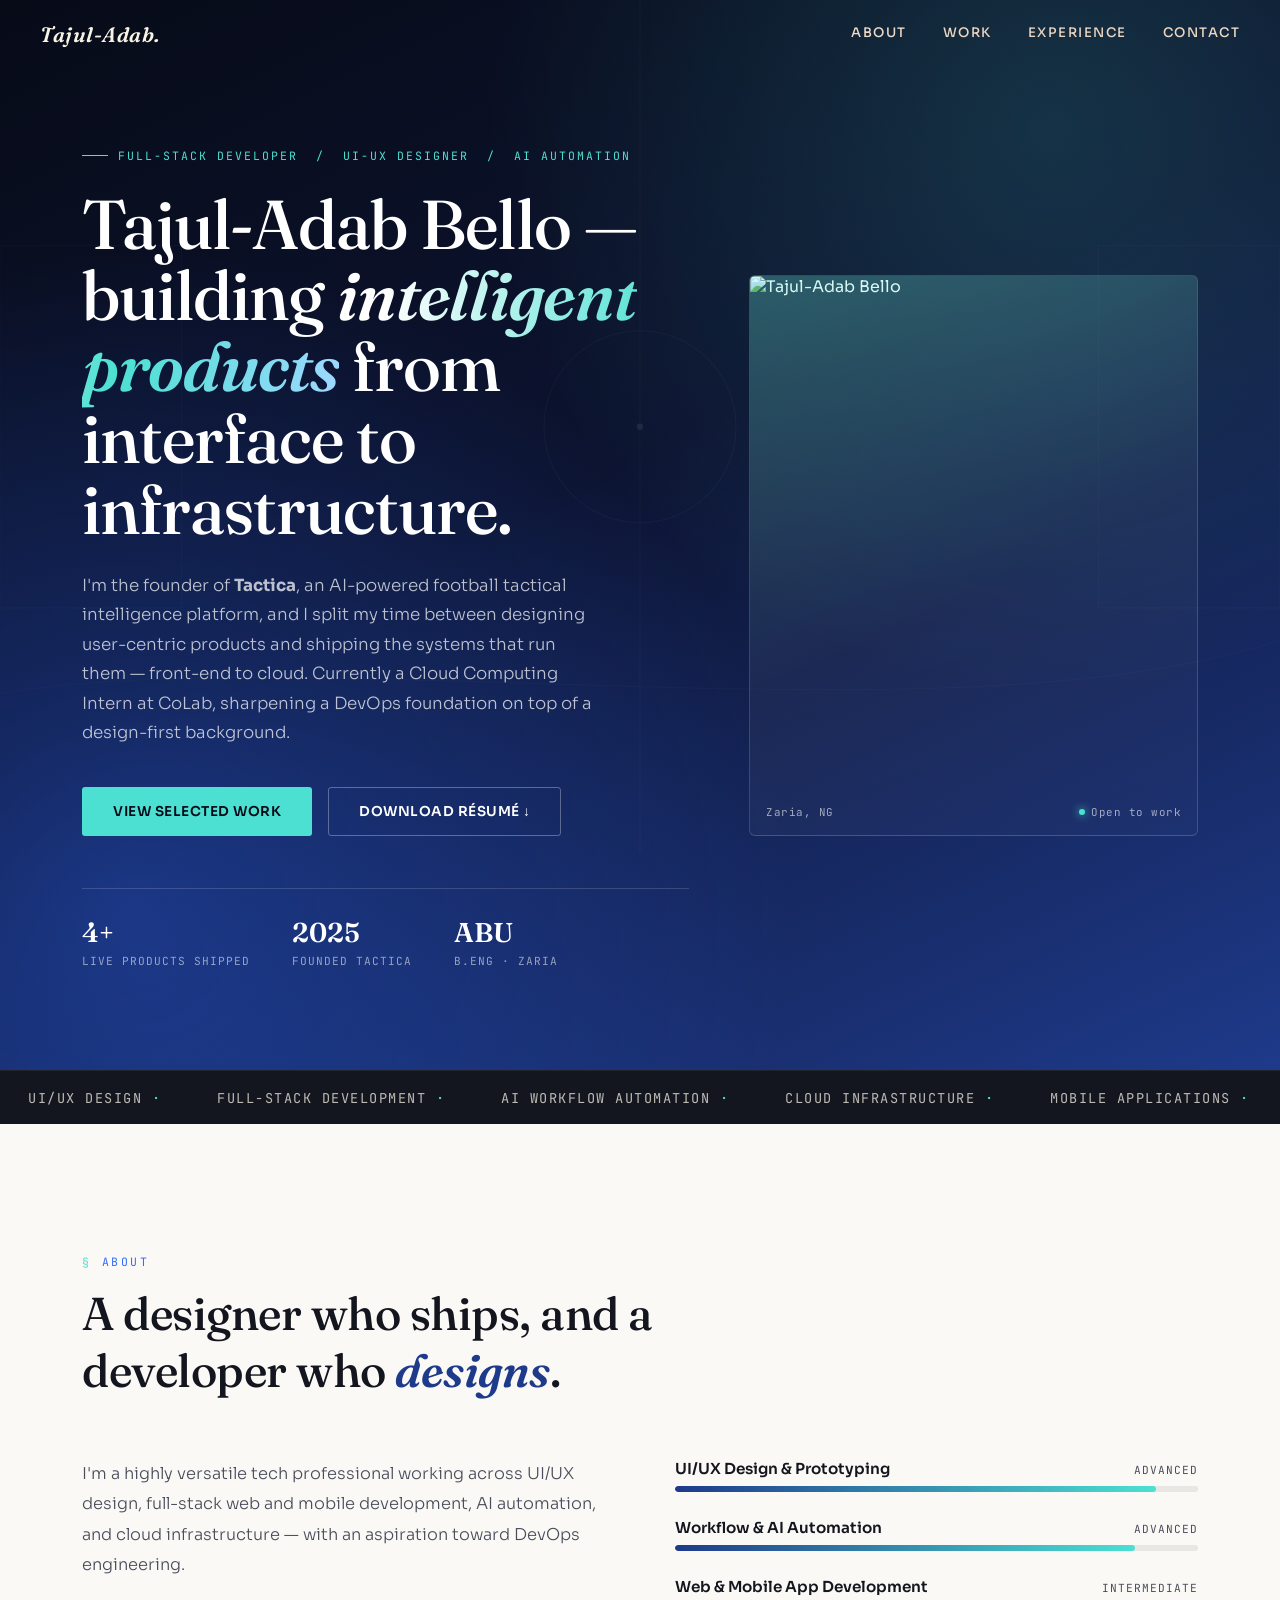
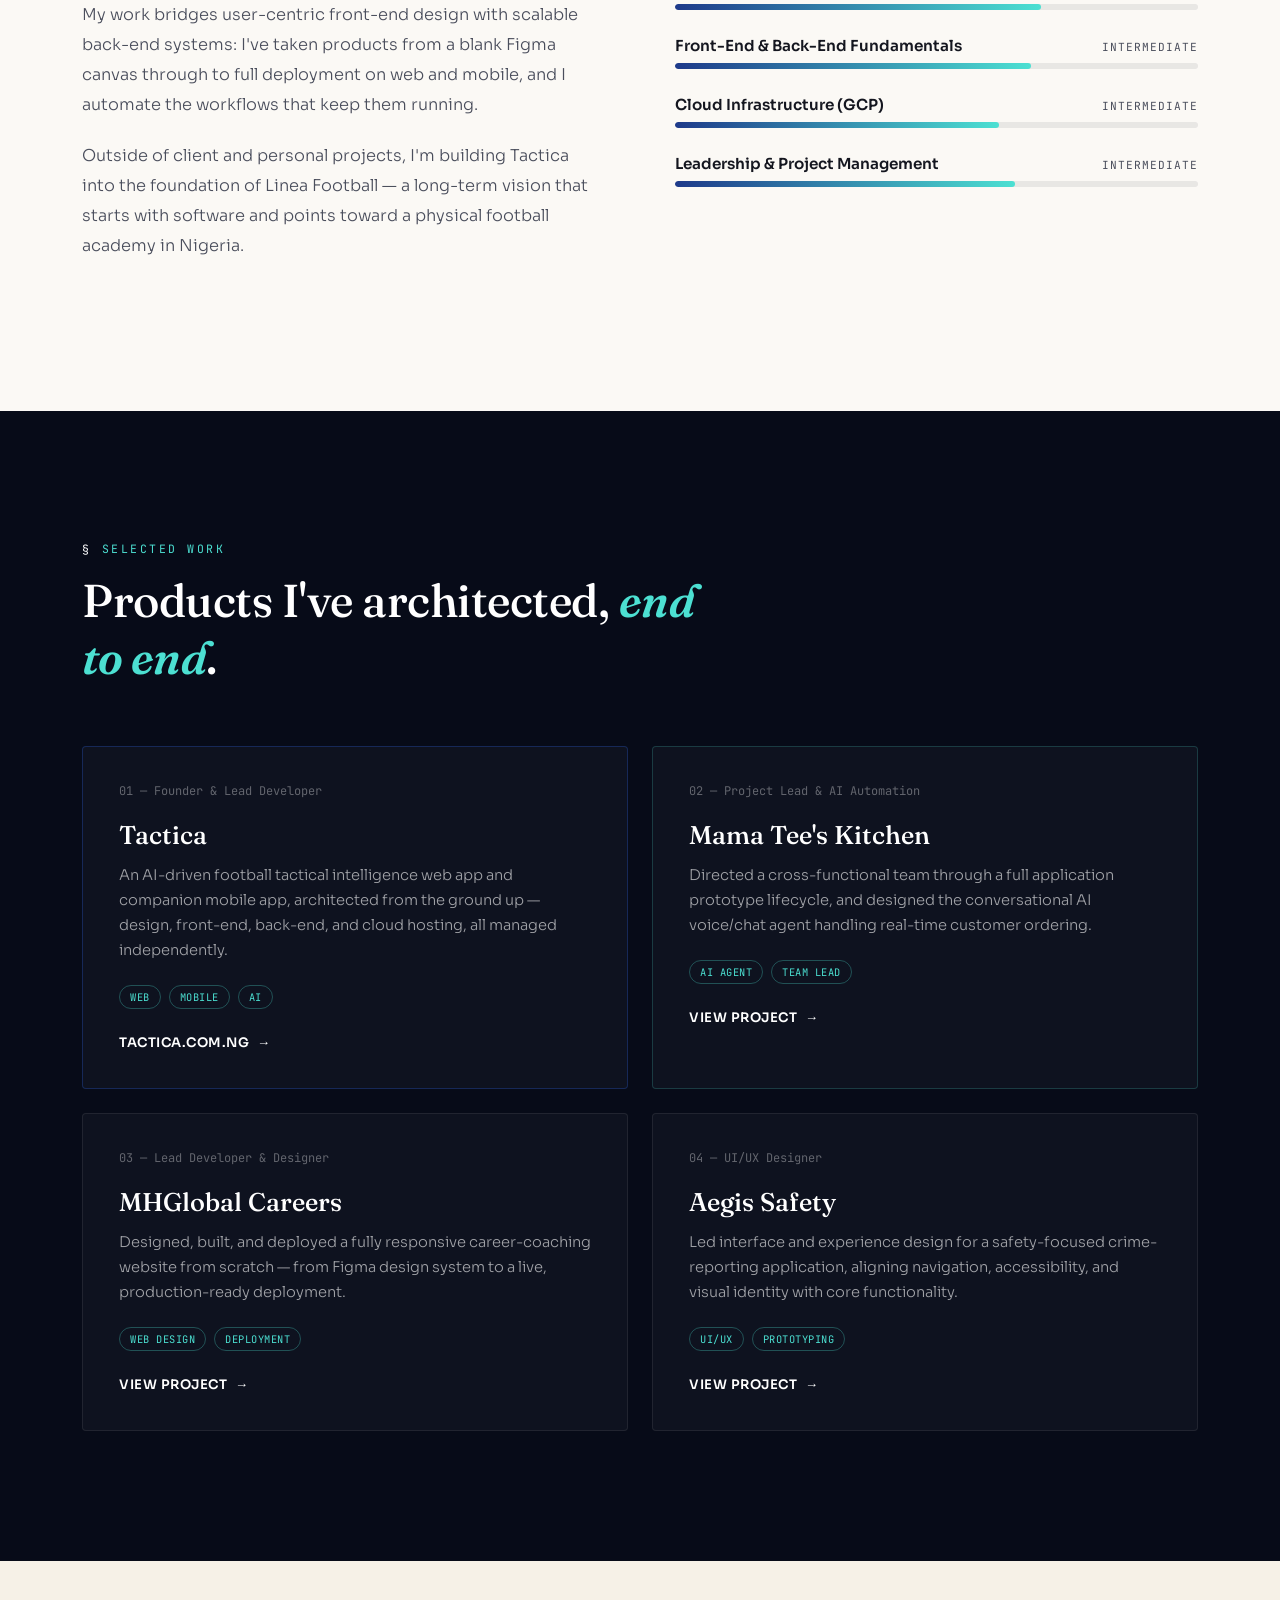
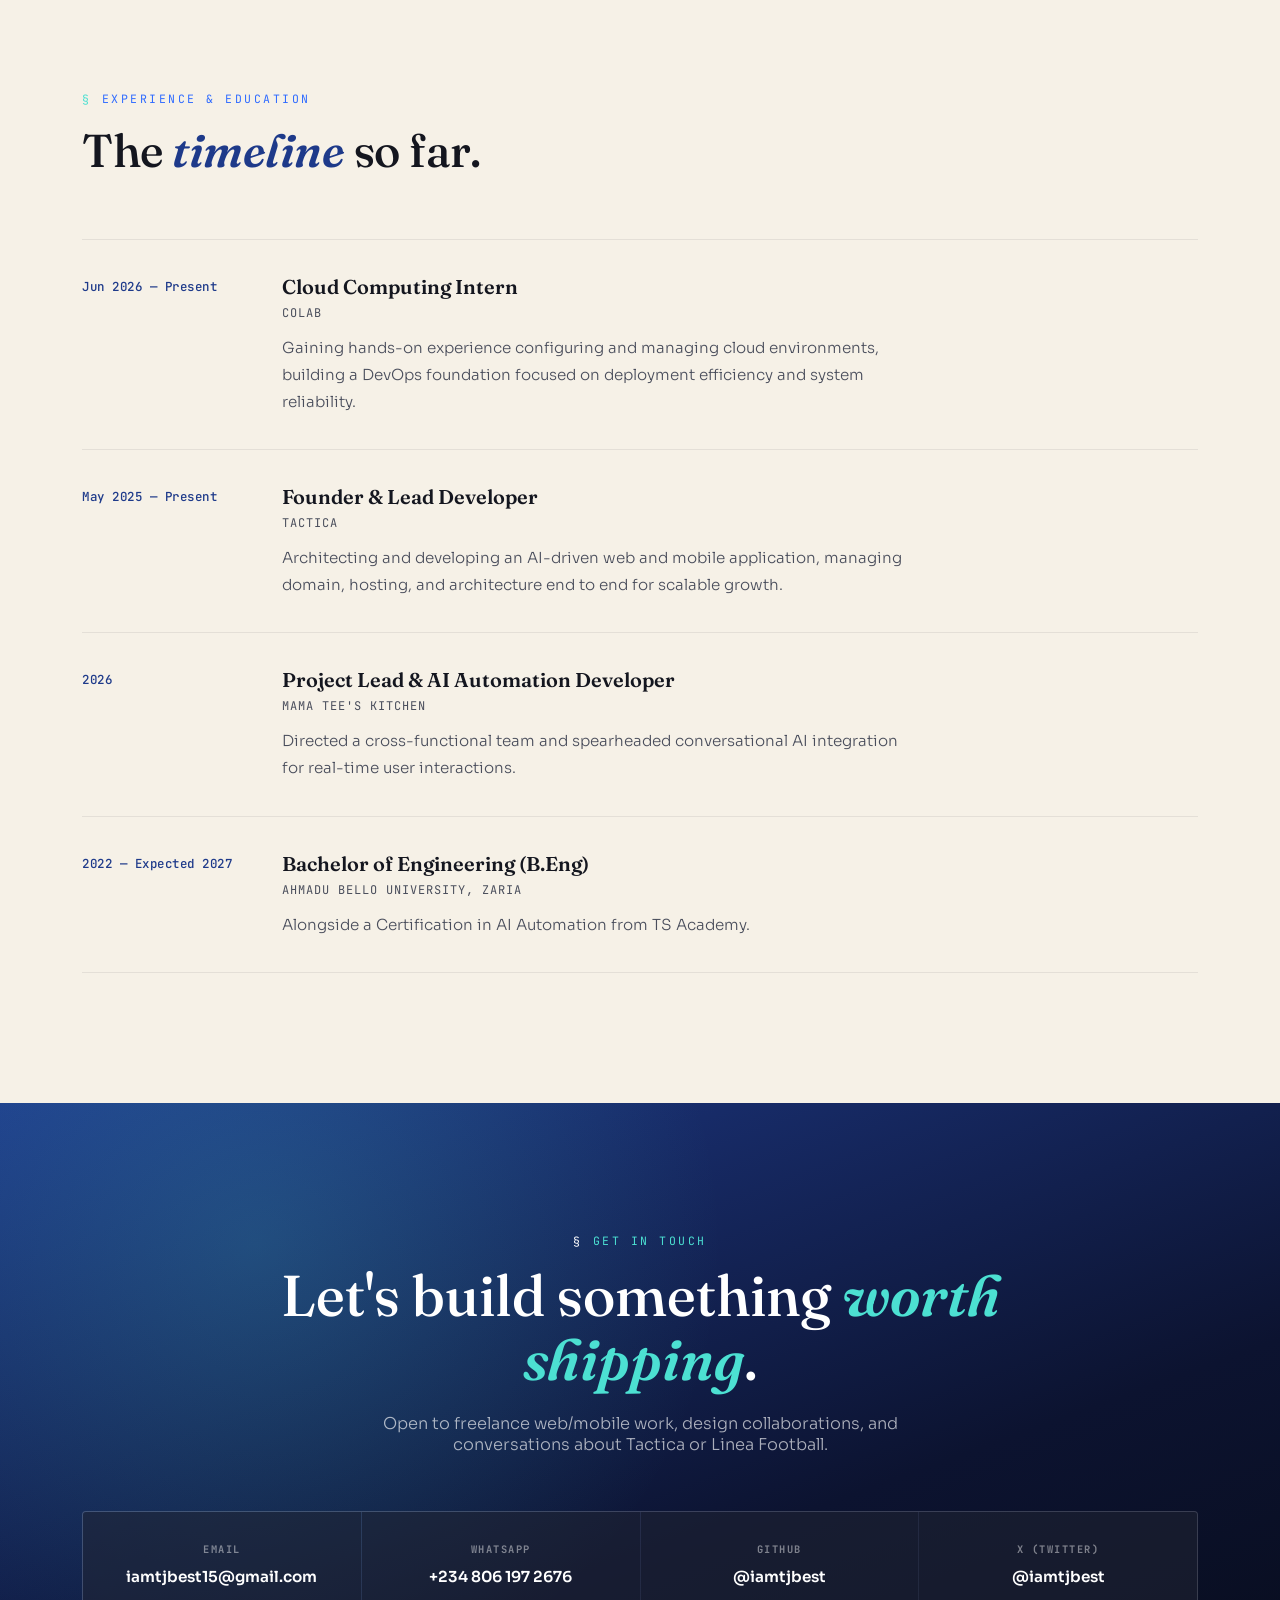
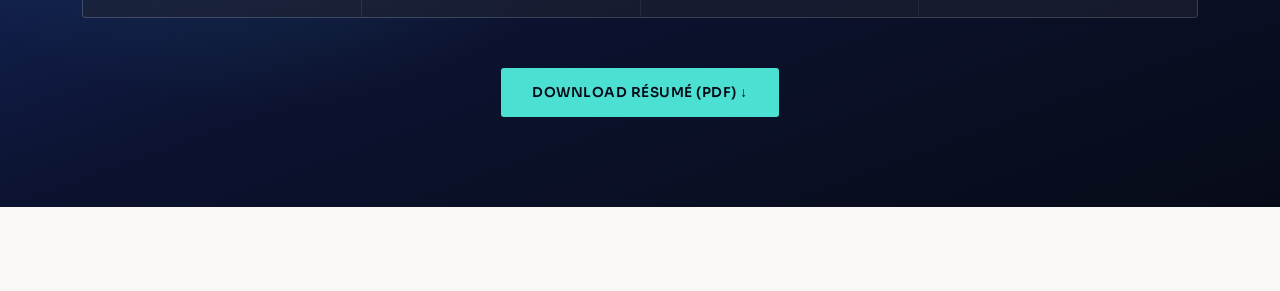
==== index.html @ 7a29653e "Add files via upload" ====
<!DOCTYPE html>
<html lang="en">
<head>
<meta charset="UTF-8">
<meta name="viewport" content="width=device-width, initial-scale=1.0">
<title>Tajul-Adab Bello — Product Builder & UI/UX Designer</title>
<meta name="description" content="Full-stack developer, UI/UX designer, and AI automation specialist. Founder of Tactica.">

<link rel="preconnect" href="https://fonts.googleapis.com">
<link rel="preconnect" href="https://fonts.gstatic.com" crossorigin>
<link href="https://fonts.googleapis.com/css2?family=Fraunces:ital,opsz,wght@0,9..144,300;0,9..144,500;0,9..144,700;1,9..144,500;1,9..144,600&family=Sora:wght@300;400;500;600;700&family=JetBrains+Mono:wght@400;500&display=swap" rel="stylesheet">
<link rel="stylesheet" href="style.css">
</head>
<body>

  <nav>
    <a href="#home" class="nav-mark">Tajul-Adab.</a>
    <div class="nav-links">
      <a href="#about">About</a>
      <a href="#projects">Work</a>
      <a href="#experience">Experience</a>
      <a href="#contact">Contact</a>
    </div>
  </nav>

  <!-- HERO -->
  <section class="hero" id="home">
    <svg class="pitch-lines" viewBox="0 0 1200 800" preserveAspectRatio="xMidYMid slice">
      <line x1="600" y1="0" x2="600" y2="800" stroke="white" stroke-opacity="0.06" stroke-width="1"/>
      <circle cx="600" cy="400" r="90" fill="none" stroke="white" stroke-opacity="0.07" stroke-width="1"/>
      <circle cx="600" cy="400" r="3" fill="white" fill-opacity="0.15"/>
      <rect x="0" y="230" width="170" height="340" fill="none" stroke="white" stroke-opacity="0.05" stroke-width="1"/>
      <rect x="1030" y="230" width="170" height="340" fill="none" stroke="white" stroke-opacity="0.05" stroke-width="1"/>
      <path d="M0,650 C300,600 900,700 1200,600" stroke="white" stroke-opacity="0.04" stroke-width="1" fill="none"/>
    </svg>

    <div class="wrap">
      <div class="hero-text">
        <div class="eyebrow reveal in">Full-Stack Developer &nbsp;/&nbsp; UI-UX Designer &nbsp;/&nbsp; AI Automation</div>
        <h1 class="reveal in d1">Tajul-Adab Bello — building <em>intelligent products</em> from interface to infrastructure.</h1>
        <p class="hero-bio reveal in d2">
          I'm the founder of <strong>Tactica</strong>, an AI-powered football tactical intelligence platform, and I split my time between designing user-centric products and shipping the systems that run them — front-end to cloud. Currently a Cloud Computing Intern at CoLab, sharpening a DevOps foundation on top of a design-first background.
        </p>
        <div class="hero-ctas reveal in d3">
          <a href="#projects" class="btn btn-solid">View Selected Work</a>
          <a href="Bello Tajul-Adab Resume.pdf" download class="btn btn-ghost">Download Résumé ↓</a>
        </div>
        <div class="hero-stats reveal in d4">
          <div><strong>4+</strong><span>Live Products Shipped</span></div>
          <div><strong>2025</strong><span>Founded Tactica</span></div>
          <div><strong>ABU</strong><span>B.Eng · Zaria</span></div>
        </div>
      </div>

      <div class="photo-frame reveal in d2">
        <img src="headshot.png" alt="Tajul-Adab Bello">
        <div class="frame-tag">
          <span>Zaria, NG</span>
          <span class="status-dot">Open to work</span>
        </div>
      </div>
    </div>
  </section>

  <!-- MARQUEE -->
  <div class="marquee-band">
    <div class="marquee-track">
      <span>UI/UX Design <em>·</em></span>
      <span>Full-Stack Development <em>·</em></span>
      <span>AI Workflow Automation <em>·</em></span>
      <span>Cloud Infrastructure <em>·</em></span>
      <span>Mobile Applications <em>·</em></span>
      <span>Figma <em>·</em></span>
      <span>N8N & Make <em>·</em></span>
      <span>UI/UX Design <em>·</em></span>
      <span>Full-Stack Development <em>·</em></span>
      <span>AI Workflow Automation <em>·</em></span>
      <span>Cloud Infrastructure <em>·</em></span>
      <span>Mobile Applications <em>·</em></span>
      <span>Figma <em>·</em></span>
      <span>N8N & Make <em>·</em></span>
    </div>
  </div>

  <!-- ABOUT -->
  <section class="about" id="about">
    <div class="wrap">
      <div class="kicker reveal">About</div>
      <h2 class="section-head reveal">A designer who ships, and a developer who <em>designs</em>.</h2>

      <div class="about-grid">
        <div class="about-copy reveal">
          <p>I'm a highly versatile tech professional working across UI/UX design, full-stack web and mobile development, AI automation, and cloud infrastructure — with an aspiration toward DevOps engineering.</p>
          <p>My work bridges user-centric front-end design with scalable back-end systems: I've taken products from a blank Figma canvas through to full deployment on web and mobile, and I automate the workflows that keep them running.</p>
          <p>Outside of client and personal projects, I'm building Tactica into the foundation of Linea Football — a long-term vision that starts with software and points toward a physical football academy in Nigeria.</p>
        </div>

        <div class="strengths reveal d2">
          <div class="strength">
            <div class="strength-top"><span>UI/UX Design & Prototyping</span><span>Advanced</span></div>
            <div class="bar-track"><div class="bar-fill" data-width="92"></div></div>
          </div>
          <div class="strength">
            <div class="strength-top"><span>Workflow & AI Automation</span><span>Advanced</span></div>
            <div class="bar-track"><div class="bar-fill" data-width="88"></div></div>
          </div>
          <div class="strength">
            <div class="strength-top"><span>Web & Mobile App Development</span><span>Intermediate</span></div>
            <div class="bar-track"><div class="bar-fill" data-width="70"></div></div>
          </div>
          <div class="strength">
            <div class="strength-top"><span>Front-End & Back-End Fundamentals</span><span>Intermediate</span></div>
            <div class="bar-track"><div class="bar-fill" data-width="68"></div></div>
          </div>
          <div class="strength">
            <div class="strength-top"><span>Cloud Infrastructure (GCP)</span><span>Intermediate</span></div>
            <div class="bar-track"><div class="bar-fill" data-width="62"></div></div>
          </div>
          <div class="strength">
            <div class="strength-top"><span>Leadership & Project Management</span><span>Intermediate</span></div>
            <div class="bar-track"><div class="bar-fill" data-width="65"></div></div>
          </div>
        </div>
      </div>
    </div>
  </section>

  <!-- PROJECTS -->
  <section class="projects" id="projects">
    <div class="wrap">
      <div class="kicker reveal">Selected Work</div>
      <h2 class="section-head reveal">Products I've architected, <em>end to end</em>.</h2>

      <div class="project-grid">
        <div class="p-card accent-1 reveal">
          <span class="p-num">01 — Founder & Lead Developer</span>
          <h3>Tactica</h3>
          <p>An AI-driven football tactical intelligence web app and companion mobile app, architected from the ground up — design, front-end, back-end, and cloud hosting, all managed independently.</p>
          <div class="p-tags"><span>Web</span><span>Mobile</span><span>AI</span></div>
          <a href="http://tactica.com.ng" target="_blank" class="p-link">tactica.com.ng <span>→</span></a>
        </div>

        <div class="p-card accent-2 reveal d1">
          <span class="p-num">02 — Project Lead & AI Automation</span>
          <h3>Mama Tee's Kitchen</h3>
          <p>Directed a cross-functional team through a full application prototype lifecycle, and designed the conversational AI voice/chat agent handling real-time customer ordering.</p>
          <div class="p-tags"><span>AI Agent</span><span>Team Lead</span></div>
          <a href="https://mama-tees-kitchen.lovable.app/" target="_blank" class="p-link">View Project <span>→</span></a>
        </div>

        <div class="p-card reveal d2">
          <span class="p-num">03 — Lead Developer & Designer</span>
          <h3>MHGlobal Careers</h3>
          <p>Designed, built, and deployed a fully responsive career-coaching website from scratch — from Figma design system to a live, production-ready deployment.</p>
          <div class="p-tags"><span>Web Design</span><span>Deployment</span></div>
          <a href="https://www.mhglobalcareers.online" target="_blank" class="p-link">View Project <span>→</span></a>
        </div>

        <div class="p-card reveal d3">
          <span class="p-num">04 — UI/UX Designer</span>
          <h3>Aegis Safety</h3>
          <p>Led interface and experience design for a safety-focused crime-reporting application, aligning navigation, accessibility, and visual identity with core functionality.</p>
          <div class="p-tags"><span>UI/UX</span><span>Prototyping</span></div>
          <a href="https://aegissafety.vercel.app/" target="_blank" class="p-link">View Project <span>→</span></a>
        </div>
      </div>
    </div>
  </section>

  <!-- EXPERIENCE -->
  <section class="experience" id="experience">
    <div class="wrap">
      <div class="kicker reveal">Experience & Education</div>
      <h2 class="section-head reveal">The <em>timeline</em> so far.</h2>

      <div class="timeline">
        <div class="t-item reveal">
          <div class="t-date">Jun 2026 — Present</div>
          <div>
            <div class="t-role">Cloud Computing Intern</div>
            <span class="t-org">CoLab</span>
            <p>Gaining hands-on experience configuring and managing cloud environments, building a DevOps foundation focused on deployment efficiency and system reliability.</p>
          </div>
        </div>

        <div class="t-item reveal d1">
          <div class="t-date">May 2025 — Present</div>
          <div>
            <div class="t-role">Founder & Lead Developer</div>
            <span class="t-org">Tactica</span>
            <p>Architecting and developing an AI-driven web and mobile application, managing domain, hosting, and architecture end to end for scalable growth.</p>
          </div>
        </div>

        <div class="t-item reveal d2">
          <div class="t-date">2026</div>
          <div>
            <div class="t-role">Project Lead & AI Automation Developer</div>
            <span class="t-org">Mama Tee's Kitchen</span>
            <p>Directed a cross-functional team and spearheaded conversational AI integration for real-time user interactions.</p>
          </div>
        </div>

        <div class="t-item reveal d3">
          <div class="t-date">2022 — Expected 2027</div>
          <div>
            <div class="t-role">Bachelor of Engineering (B.Eng)</div>
            <span class="t-org">Ahmadu Bello University, Zaria</span>
            <p>Alongside a Certification in AI Automation from TS Academy.</p>
          </div>
        </div>
      </div>
    </div>
  </section>

  <!-- CONTACT -->
  <section class="contact" id="contact">
    <div class="wrap">
      <div class="kicker reveal">Get In Touch</div>
      <h2 class="reveal">Let's build something <em>worth shipping</em>.</h2>
      <p class="reveal">Open to freelance web/mobile work, design collaborations, and conversations about Tactica or Linea Football.</p>

      <div class="contact-grid reveal">
        <div class="c-item">
          <h4>Email</h4>
          <a href="mailto:iamtjbest15@gmail.com">iamtjbest15@gmail.com</a>
        </div>
        <div class="c-item">
          <h4>WhatsApp</h4>
          <a href="https://wa.me/2348061972676" target="_blank">+234 806 197 2676</a>
        </div>
        <div class="c-item">
          <h4>GitHub</h4>
          <a href="https://github.com/iamtjbest" target="_blank">@iamtjbest</a>
        </div>
        <div class="c-item">
          <h4>X (Twitter)</h4>
          <a href="https://x.com/iamtjbest" target="_blank">@iamtjbest</a>
        </div>
      </div>

      <a href="Bello Tajul-Adab Resume.pdf" download class="btn btn-solid">Download Résumé (PDF) ↓</a>
    </div>
  </section>

  <footer>© 2026 Tajul-Adab Bello — Zaria, Nigeria. Designed and built from scratch.</footer>

  <script src="script.js"></script>
</body>
</html>
---- style.css ----
:root{
  /* Core palette */
  --navy-deep:   #070B18;
  --navy:        #0C1330;
  --blue-mid:    #1E3A8A;
  --blue-bright: #2F6BFF;
  --cyan:        #4CE0D2;
  --cream:       #F6F1E7;
  --paper:       #FBF9F5;
  --ink:         #14161F;
  --ink-soft:    #4A4E5C;
  --line:        rgba(20,22,31,0.08);
  --white:       #FFFFFF;

  --serif: 'Fraunces', serif;
  --sans: 'Sora', sans-serif;
  --mono: 'JetBrains Mono', monospace;
}

*{ margin:0; padding:0; box-sizing:border-box; }
html{ scroll-behavior:smooth; }
body{
  font-family: var(--sans);
  color: var(--ink);
  background: var(--paper);
  overflow-x:hidden;
}
img{ max-width:100%; display:block; }
a{ text-decoration:none; color:inherit; }
section{ position:relative; }
.wrap{ max-width:1180px; margin:0 auto; padding:0 32px; }

::selection{ background: var(--cyan); color: var(--navy-deep); }

/* ---------- scroll reveal ---------- */
.reveal{ opacity:0; transform: translateY(28px); transition: opacity .8s ease, transform .8s ease; }
.reveal.in{ opacity:1; transform:none; }
.reveal.d1{ transition-delay:.08s; }
.reveal.d2{ transition-delay:.16s; }
.reveal.d3{ transition-delay:.24s; }
.reveal.d4{ transition-delay:.32s; }

/* ---------- NAV ---------- */
nav{
  position:fixed; top:0; left:0; right:0; z-index:200;
  display:flex; align-items:center; justify-content:space-between;
  padding: 22px 40px;
  mix-blend-mode: difference;
}
.nav-mark{
  font-family: var(--serif); font-style:italic; font-weight:600;
  font-size:1.3rem; color:#fff; letter-spacing:.5px;
}
.nav-links{ display:flex; gap:36px; }
.nav-links a{
  color:#fff; font-size:.82rem; letter-spacing:1.5px; text-transform:uppercase;
  font-weight:500; position:relative; padding-bottom:4px;
}
.nav-links a::after{
  content:''; position:absolute; left:0; bottom:0; height:1px; width:0;
  background:#fff; transition:width .3s ease;
}
.nav-links a:hover::after{ width:100%; }

/* ---------- HERO ---------- */
.hero{
  min-height: 100vh;
  background:
    radial-gradient(circle at 82% 12%, rgba(76,224,210,0.16), transparent 40%),
    radial-gradient(circle at 10% 85%, rgba(47,107,255,0.35), transparent 45%),
    linear-gradient(155deg, var(--navy-deep) 0%, var(--navy) 45%, var(--blue-mid) 100%);
  color:#fff;
  display:flex;
  align-items:center;
  padding: 140px 0 100px;
  overflow:hidden;
}

/* tactical pitch-line motif */
.pitch-lines{
  position:absolute; inset:0; z-index:0; opacity:.5; pointer-events:none;
}

.hero .wrap{
  position:relative; z-index:2;
  display:grid;
  grid-template-columns: 1.15fr 0.85fr;
  gap: 60px;
  align-items:center;
}

.eyebrow{
  display:inline-flex; align-items:center; gap:10px;
  font-family: var(--mono); font-size:.72rem; letter-spacing:2px; text-transform:uppercase;
  color: var(--cyan); margin-bottom:26px;
}
.eyebrow::before{
  content:''; width:26px; height:1px; background: var(--cyan);
}

.hero h1{
  font-family: var(--serif);
  font-weight:500;
  font-size: clamp(2.6rem, 5.4vw, 4.6rem);
  line-height: 1.03;
  letter-spacing:-1px;
  margin-bottom: 26px;
}
.hero h1 em{
  font-style:italic; font-weight:600;
  background: linear-gradient(100deg, #fff 10%, var(--cyan) 60%, #9fd8ff 100%);
  -webkit-background-clip:text; -webkit-text-fill-color:transparent; background-clip:text;
}

.hero-bio{
  font-size:1.05rem;
  color: rgba(255,255,255,0.72);
  max-width: 520px;
  line-height:1.75;
  margin-bottom: 40px;
  font-weight:300;
}

.hero-ctas{ display:flex; gap:16px; flex-wrap:wrap; margin-bottom:52px; }
.btn{
  display:inline-flex; align-items:center; gap:10px;
  padding: 15px 30px;
  font-size:.85rem; font-weight:600; letter-spacing:.5px; text-transform:uppercase;
  border-radius: 3px;
  border: 1px solid transparent;
  cursor:pointer;
  transition: all .3s ease;
}
.btn-solid{
  background: var(--cyan); color: var(--navy-deep);
}
.btn-solid:hover{ background:#fff; transform: translateY(-3px); }
.btn-ghost{
  border-color: rgba(255,255,255,0.3); color:#fff;
}
.btn-ghost:hover{ border-color:#fff; background:rgba(255,255,255,0.08); transform: translateY(-3px); }

.hero-stats{
  display:flex; gap: 42px;
  border-top: 1px solid rgba(255,255,255,0.15);
  padding-top: 26px;
}
.hero-stats div strong{
  display:block; font-family: var(--serif); font-size:1.7rem; font-weight:600; color:#fff;
}
.hero-stats div span{
  font-family: var(--mono); font-size:.7rem; letter-spacing:1px; text-transform:uppercase;
  color: rgba(255,255,255,0.55);
}

/* Photo frame */
.photo-frame{
  position:relative;
  aspect-ratio: 4/5;
  border-radius: 6px;
  background: linear-gradient(160deg, rgba(255,255,255,0.08), rgba(255,255,255,0.02));
  border: 1px solid rgba(255,255,255,0.15);
  display:flex; align-items:center; justify-content:center;
  overflow:hidden;
}
.photo-frame::before{
  content:''; position:absolute; inset:0;
  background: linear-gradient(155deg, rgba(76,224,210,0.25), transparent 55%);
  z-index:1;
}
.photo-frame img{
  width:100%; height:100%; object-fit:cover;
  filter: grayscale(15%) contrast(1.05);
}
.photo-placeholder{
  width:100%; height:100%;
  display:flex; flex-direction:column; align-items:center; justify-content:center;
  font-family: var(--serif); font-style:italic; font-weight:600;
  color: rgba(255,255,255,0.85);
  text-align:center; gap:14px; padding: 20px;
}
.photo-placeholder .initials{
  font-size: 4.5rem; line-height:1;
  background: linear-gradient(135deg, #fff, var(--cyan));
  -webkit-background-clip:text; -webkit-text-fill-color:transparent; background-clip:text;
}
.photo-placeholder small{
  font-family: var(--mono); font-style:normal; font-weight:400;
  font-size:.68rem; letter-spacing:1px; text-transform:uppercase;
  color: rgba(255,255,255,0.45); max-width:220px; line-height:1.5;
}
.frame-tag{
  position:absolute; bottom:16px; left:16px; right:16px; z-index:2;
  display:flex; justify-content:space-between; align-items:flex-end;
}
.frame-tag span{
  font-family: var(--mono); font-size:.68rem; color: rgba(255,255,255,0.6); letter-spacing:.5px;
}
.status-dot{
  display:inline-flex; align-items:center; gap:6px;
  font-family:var(--mono); font-size:.68rem; color:#9effe9;
}
.status-dot::before{
  content:''; width:6px; height:6px; border-radius:50%; background:#4CE0D2;
  box-shadow: 0 0 8px #4CE0D2;
  animation: pulse 2s infinite;
}
@keyframes pulse{ 0%,100%{opacity:1;} 50%{opacity:.35;} }

/* ---------- marquee ---------- */
.marquee-band{
  background: var(--ink);
  color: var(--cream);
  padding: 16px 0;
  overflow:hidden;
  white-space:nowrap;
  border-top: 1px solid rgba(255,255,255,0.06);
}
.marquee-track{
  display:inline-flex;
  animation: scroll 32s linear infinite;
}
.marquee-track span{
  font-family: var(--mono);
  font-size:.85rem;
  letter-spacing:1.5px;
  text-transform:uppercase;
  padding: 0 28px;
  color: rgba(246,241,231,0.75);
}
.marquee-track span em{ color: var(--cyan); font-style:normal; }
@keyframes scroll{ from{transform:translateX(0);} to{transform:translateX(-50%);} }

/* ---------- section headers ---------- */
.kicker{
  font-family: var(--mono); font-size:.72rem; letter-spacing:2.5px; text-transform:uppercase;
  color: var(--blue-bright); margin-bottom:16px; display:flex; align-items:center; gap:10px;
}
.kicker::before{ content:'§'; color:var(--cyan); }
.section-head{
  font-family: var(--serif); font-weight:500;
  font-size: clamp(2rem, 3.6vw, 3rem);
  letter-spacing:-0.5px;
  margin-bottom: 20px;
  max-width: 620px;
}
.section-head em{ font-style:italic; font-weight:600; color: var(--blue-mid); }

/* ---------- ABOUT / STRENGTHS ---------- */
.about{
  background: var(--paper);
  padding: 130px 0;
}
.about-grid{
  display:grid; grid-template-columns: 1fr 1fr;
  gap: 70px;
  margin-top: 60px;
}
.about-copy p{
  color: var(--ink-soft);
  font-size: 1.02rem;
  line-height:1.85;
  margin-bottom: 20px;
  font-weight:300;
}
.strength{ margin-bottom: 26px; }
.strength-top{
  display:flex; justify-content:space-between; align-items:baseline;
  margin-bottom:8px;
}
.strength-top span:first-child{
  font-weight:600; font-size:.95rem;
}
.strength-top span:last-child{
  font-family: var(--mono); font-size:.7rem; color: var(--ink-soft); text-transform:uppercase; letter-spacing:1px;
}
.bar-track{
  height:6px; background: var(--line); border-radius:6px; overflow:hidden;
}
.bar-fill{
  height:100%; border-radius:6px;
  background: linear-gradient(90deg, var(--blue-mid), var(--cyan));
  width:0%;
  transition: width 1.4s cubic-bezier(.16,1,.3,1);
}
.bar-fill.in{ }

/* ---------- PROJECTS (dark) ---------- */
.projects{
  background: var(--navy-deep);
  color: #fff;
  padding: 130px 0;
  position:relative;
}
.projects .kicker{ color: var(--cyan); }
.projects .kicker::before{ color:#fff; }
.projects .section-head{ color:#fff; }
.projects .section-head em{ color: var(--cyan); }

.project-grid{
  display:grid;
  grid-template-columns: repeat(2, 1fr);
  gap: 24px;
  margin-top: 60px;
}
.p-card{
  background: rgba(255,255,255,0.03);
  border: 1px solid rgba(255,255,255,0.08);
  border-radius: 4px;
  padding: 36px;
  position:relative;
  overflow:hidden;
  transition: transform .4s ease, border-color .4s ease, background .4s ease;
}
.p-card:hover{
  transform: translateY(-6px);
  border-color: rgba(76,224,210,0.4);
  background: rgba(255,255,255,0.05);
}
.p-card .p-num{
  font-family: var(--mono); font-size:.75rem; color: rgba(255,255,255,0.35);
  margin-bottom:20px; display:block;
}
.p-card h3{
  font-family: var(--serif); font-weight:500; font-size:1.6rem;
  margin-bottom:12px;
}
.p-card p{
  color: rgba(255,255,255,0.6); font-size:.92rem; line-height:1.7;
  font-weight:300; margin-bottom: 22px;
}
.p-tags{ display:flex; gap:8px; flex-wrap:wrap; margin-bottom:22px; }
.p-tags span{
  font-family: var(--mono); font-size:.65rem; letter-spacing:.5px; text-transform:uppercase;
  color: var(--cyan); border:1px solid rgba(76,224,210,0.3); padding:4px 10px; border-radius:20px;
}
.p-link{
  font-size:.82rem; font-weight:600; letter-spacing:.5px; text-transform:uppercase;
  color:#fff; display:inline-flex; align-items:center; gap:8px;
}
.p-link span{ transition: transform .3s ease; }
.p-card:hover .p-link span{ transform: translateX(6px); }

.p-card.accent-1{ border-color: rgba(47,107,255,0.25); }
.p-card.accent-2{ border-color: rgba(76,224,210,0.2); }

/* ---------- EXPERIENCE (light warm) ---------- */
.experience{
  background: var(--cream);
  padding: 130px 0;
}
.timeline{ margin-top: 60px; }
.t-item{
  display:grid;
  grid-template-columns: 160px 1fr;
  gap: 40px;
  padding: 34px 0;
  border-top: 1px solid var(--line);
}
.t-item:last-child{ border-bottom: 1px solid var(--line); }
.t-date{
  font-family: var(--mono); font-size:.78rem; letter-spacing:.5px;
  color: var(--blue-mid); font-weight:500; padding-top:4px;
}
.t-role{ font-family: var(--serif); font-weight:600; font-size:1.25rem; margin-bottom:6px; }
.t-org{
  font-family: var(--mono); font-size:.75rem; text-transform:uppercase; letter-spacing:1px;
  color: var(--ink-soft); margin-bottom: 14px; display:block;
}
.t-item p{ color: var(--ink-soft); font-size:.95rem; line-height:1.75; font-weight:300; max-width:640px; }

/* ---------- CONTACT (gradient bookend) ---------- */
.contact{
  background:
    radial-gradient(circle at 20% 20%, rgba(76,224,210,0.18), transparent 40%),
    linear-gradient(160deg, var(--blue-mid) 0%, var(--navy) 60%, var(--navy-deep) 100%);
  color:#fff;
  padding: 130px 0 90px;
  text-align:center;
}
.contact .kicker{ justify-content:center; color: var(--cyan); }
.contact .kicker::before{ color:#fff; }
.contact h2{
  font-family: var(--serif); font-weight:500;
  font-size: clamp(2.2rem, 5vw, 3.6rem);
  max-width: 780px; margin: 0 auto 22px;
  line-height:1.1;
}
.contact h2 em{ font-style:italic; font-weight:600; color: var(--cyan); }
.contact > .wrap > p{
  color: rgba(255,255,255,0.65); max-width:520px; margin: 0 auto 56px;
  font-weight:300; font-size:1.02rem;
}

.contact-grid{
  display:grid; grid-template-columns: repeat(4, 1fr);
  gap: 1px;
  background: rgba(255,255,255,0.1);
  border: 1px solid rgba(255,255,255,0.1);
  border-radius: 4px;
  overflow:hidden;
  margin-bottom: 50px;
}
.c-item{
  background: rgba(10,14,30,0.5);
  padding: 30px 20px;
  transition: background .3s ease;
}
.c-item:hover{ background: rgba(255,255,255,0.06); }
.c-item h4{
  font-family: var(--mono); font-size:.65rem; text-transform:uppercase; letter-spacing:1.5px;
  color: rgba(255,255,255,0.45); margin-bottom:10px;
}
.c-item a, .c-item p{
  font-size:.95rem; font-weight:600; word-break:break-word;
}
.c-item a:hover{ color: var(--cyan); }

footer{
  text-align:center; padding: 34px 20px;
  color: rgba(255,255,255,0.4);
  font-family: var(--mono); font-size:.75rem; letter-spacing:.5px;
}

/* ---------- responsive ---------- */
@media (max-width: 900px){
  nav{ padding:18px 22px; }
  .nav-links{ gap:20px; }
  .hero{ padding: 120px 0 70px; }
  .hero .wrap{ grid-template-columns: 1fr; gap:50px; }
  .photo-frame{ max-width: 320px; margin: 0 auto; aspect-ratio: 1/1; order:-1; }
  .about-grid{ grid-template-columns: 1fr; gap:40px; }
  .project-grid{ grid-template-columns: 1fr; }
  .contact-grid{ grid-template-columns: repeat(2, 1fr); }
  .t-item{ grid-template-columns: 1fr; gap:10px; }
  .hero-stats{ flex-wrap:wrap; gap:26px; }
  .wrap{ padding: 0 22px; }
}
@media (max-width: 480px){
  .nav-links a:nth-child(3), .nav-links a:nth-child(4){ display:none; }
  .contact-grid{ grid-template-columns: 1fr; }
}
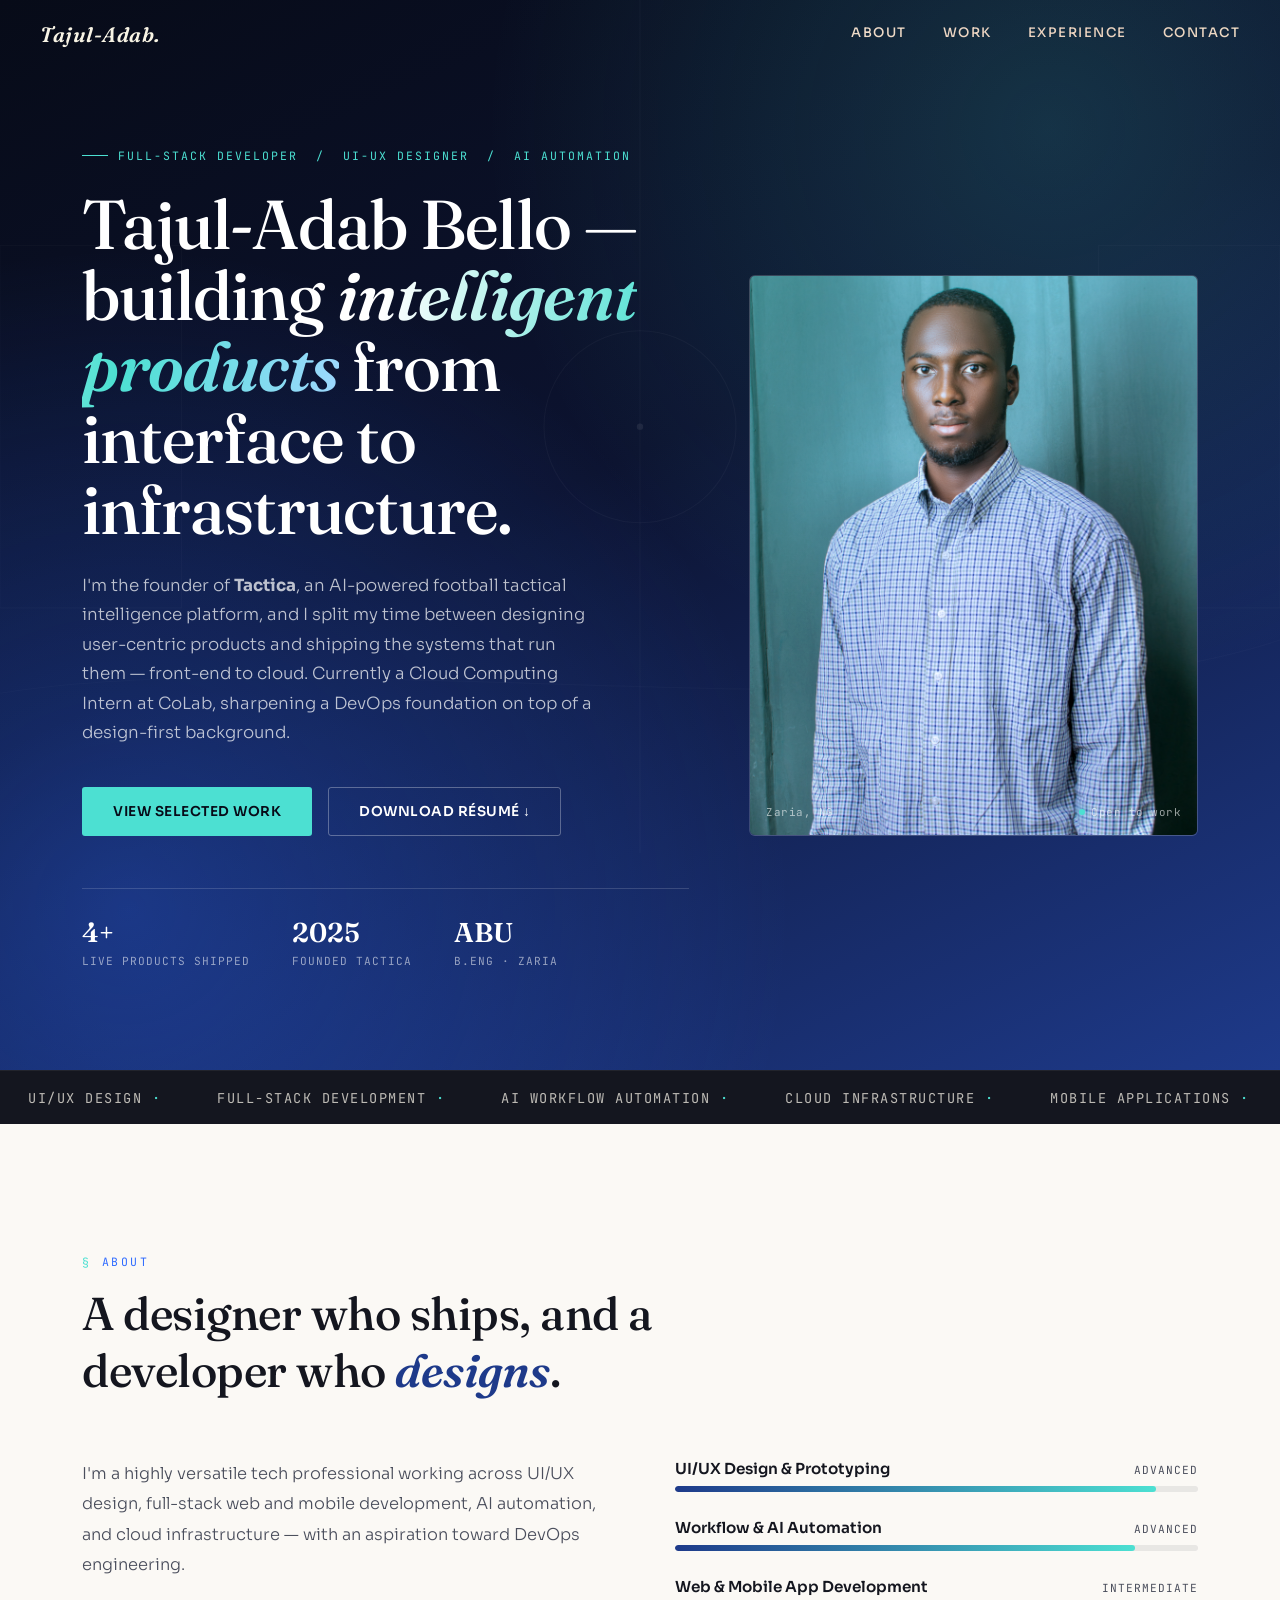
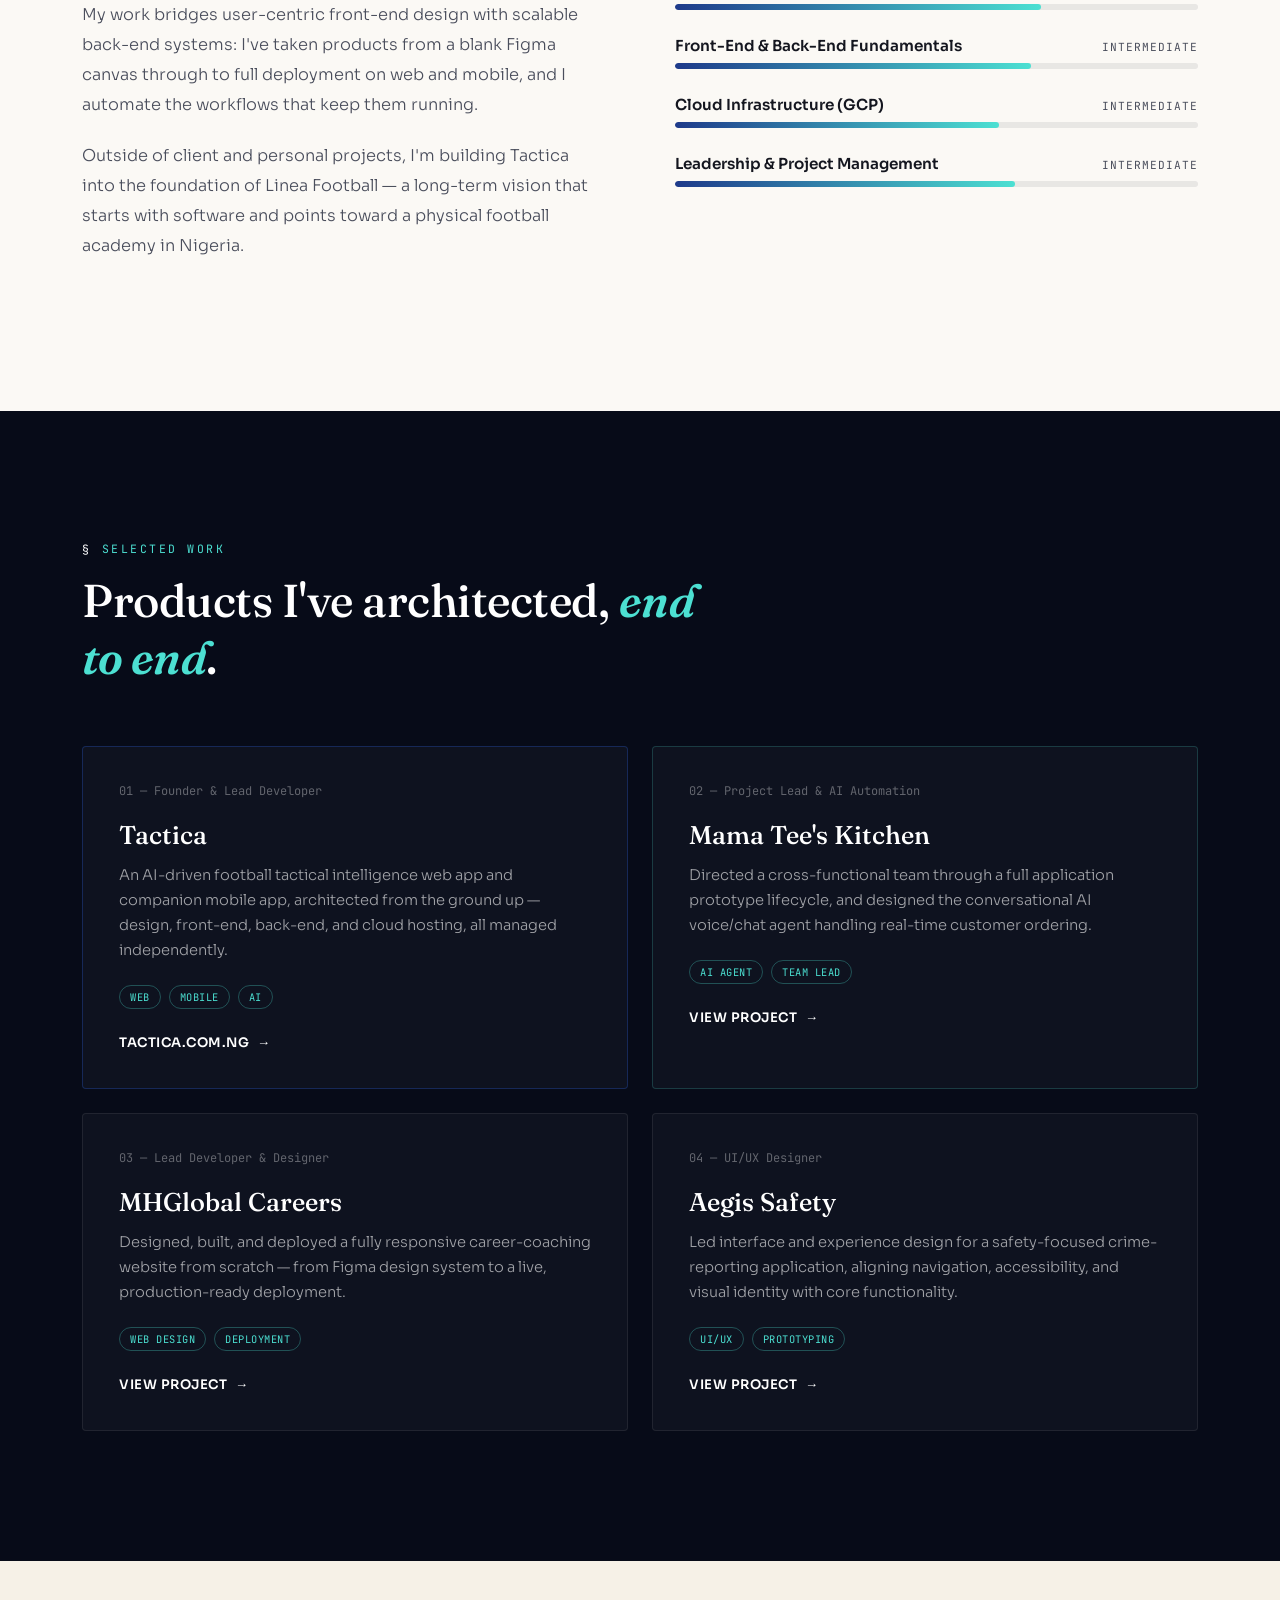
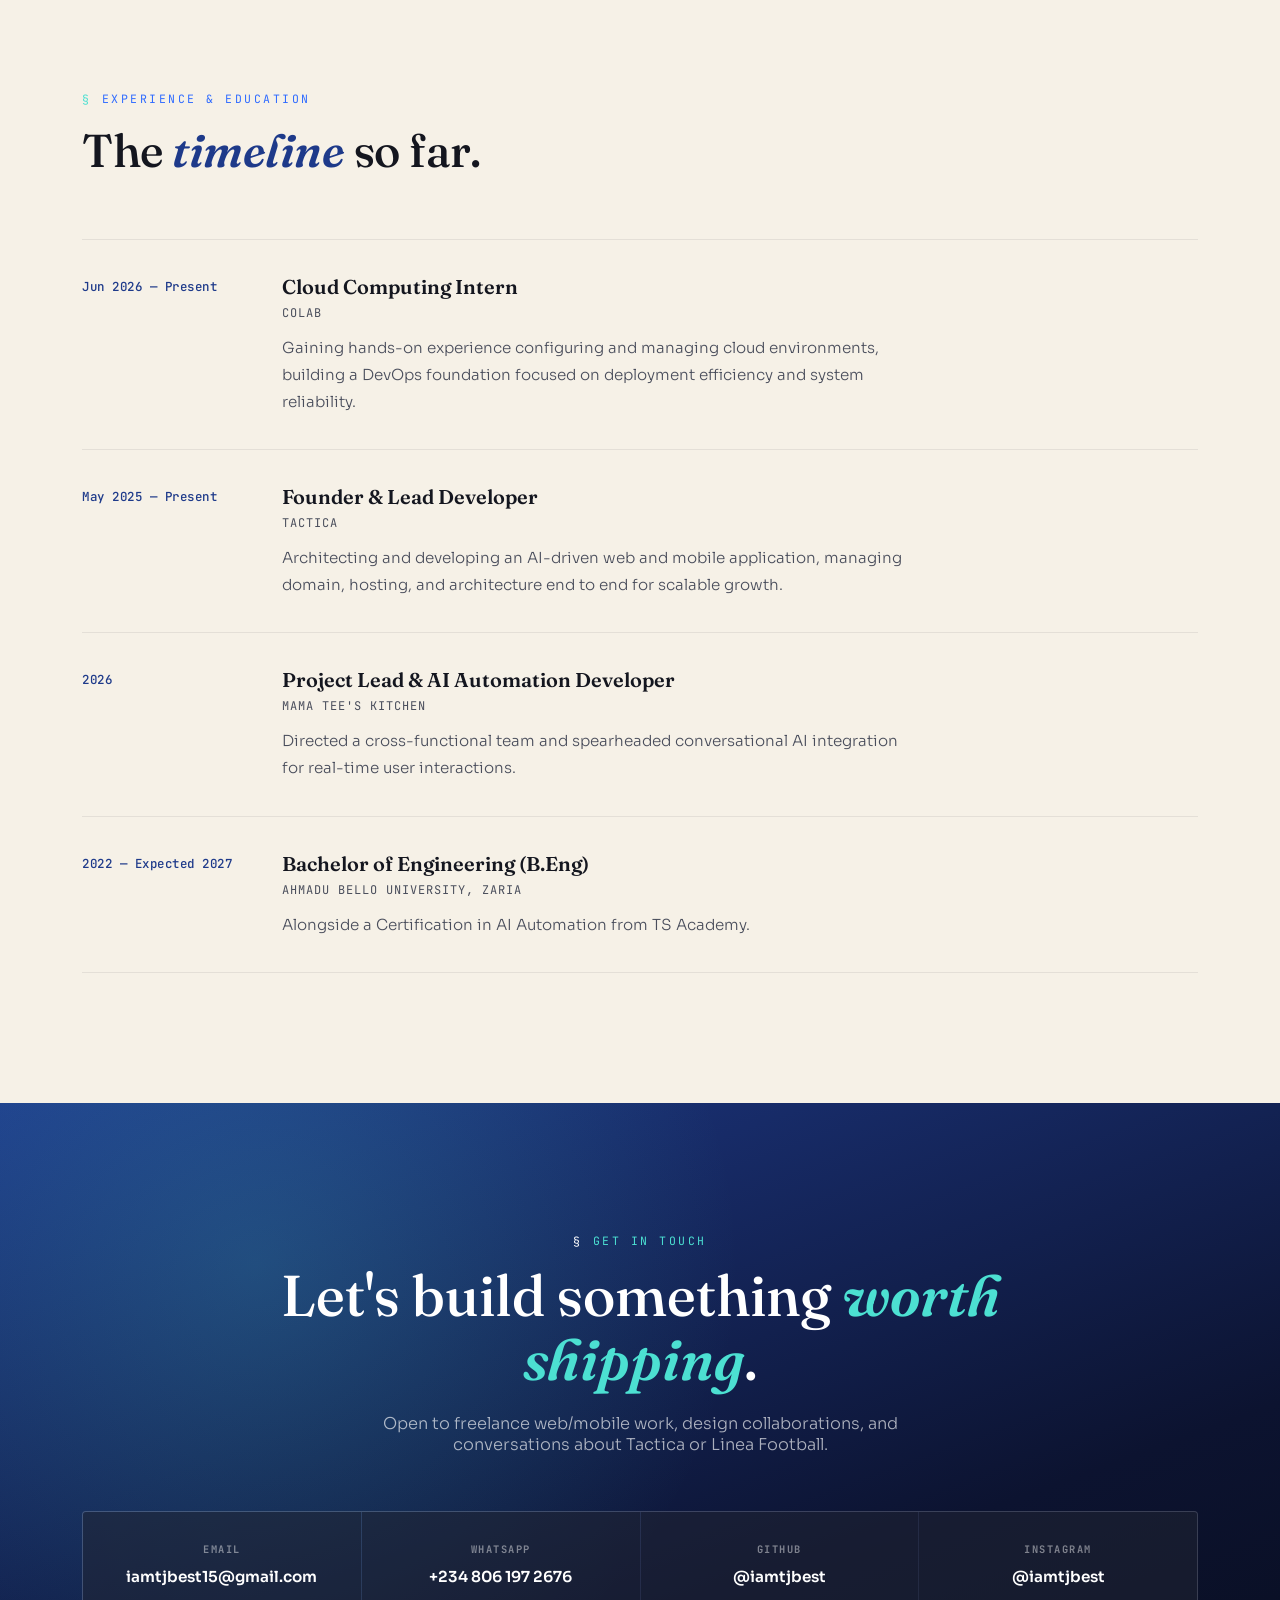
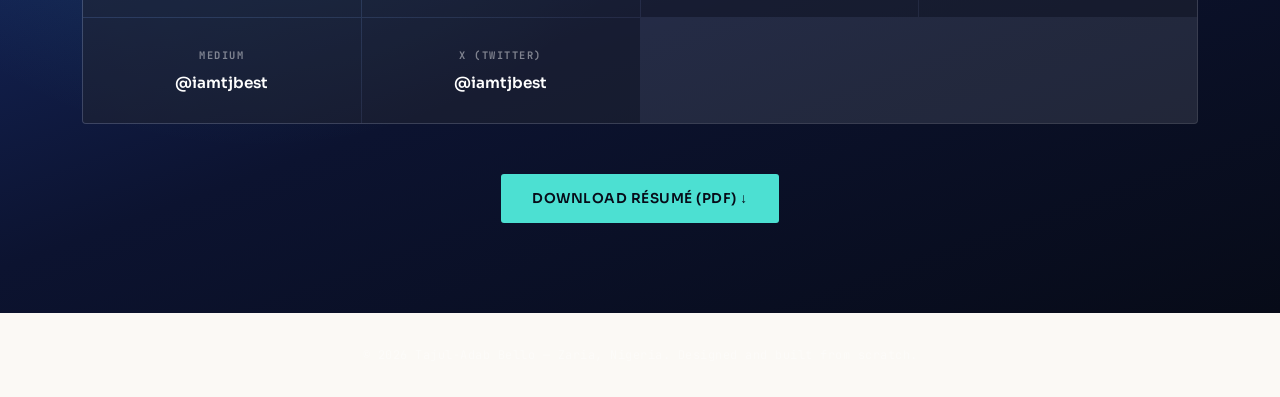
==== commit 0512bea7: "Update index.html" ====
--- a/index.html
+++ b/index.html
@@ -234,6 +234,14 @@
           <a href="https://github.com/iamtjbest" target="_blank">@iamtjbest</a>
         </div>
         <div class="c-item">
+          <h4>Instagram</h4>
+          <a href="https://www.instagram.com/iamtjbest" target="_blank">@iamtjbest</a>
+        </div>
+        <div class="c-item">
+          <h4>Medium</h4>
+          <a href="https://medium.com/@iamtjbest" target="_blank">@iamtjbest</a>
+        </div>
+        <div class="c-item">
           <h4>X (Twitter)</h4>
           <a href="https://x.com/iamtjbest" target="_blank">@iamtjbest</a>
         </div>
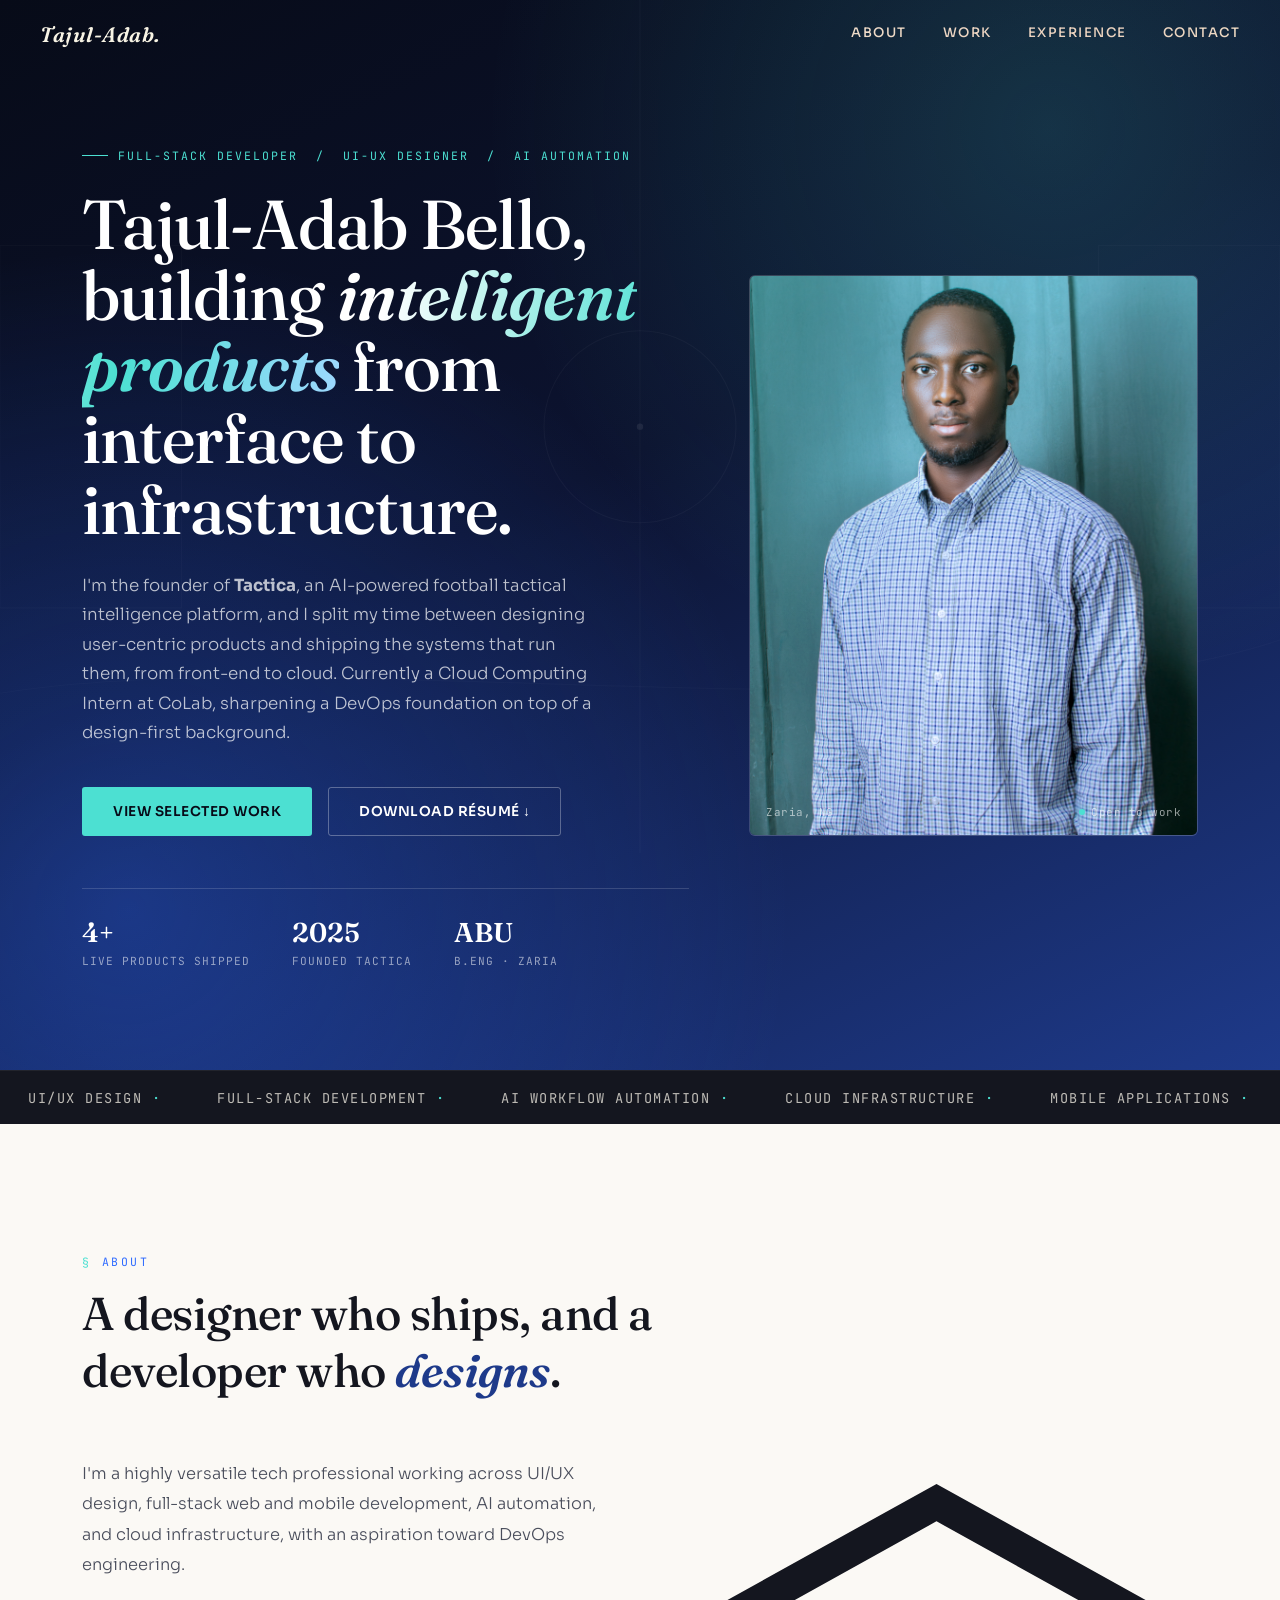
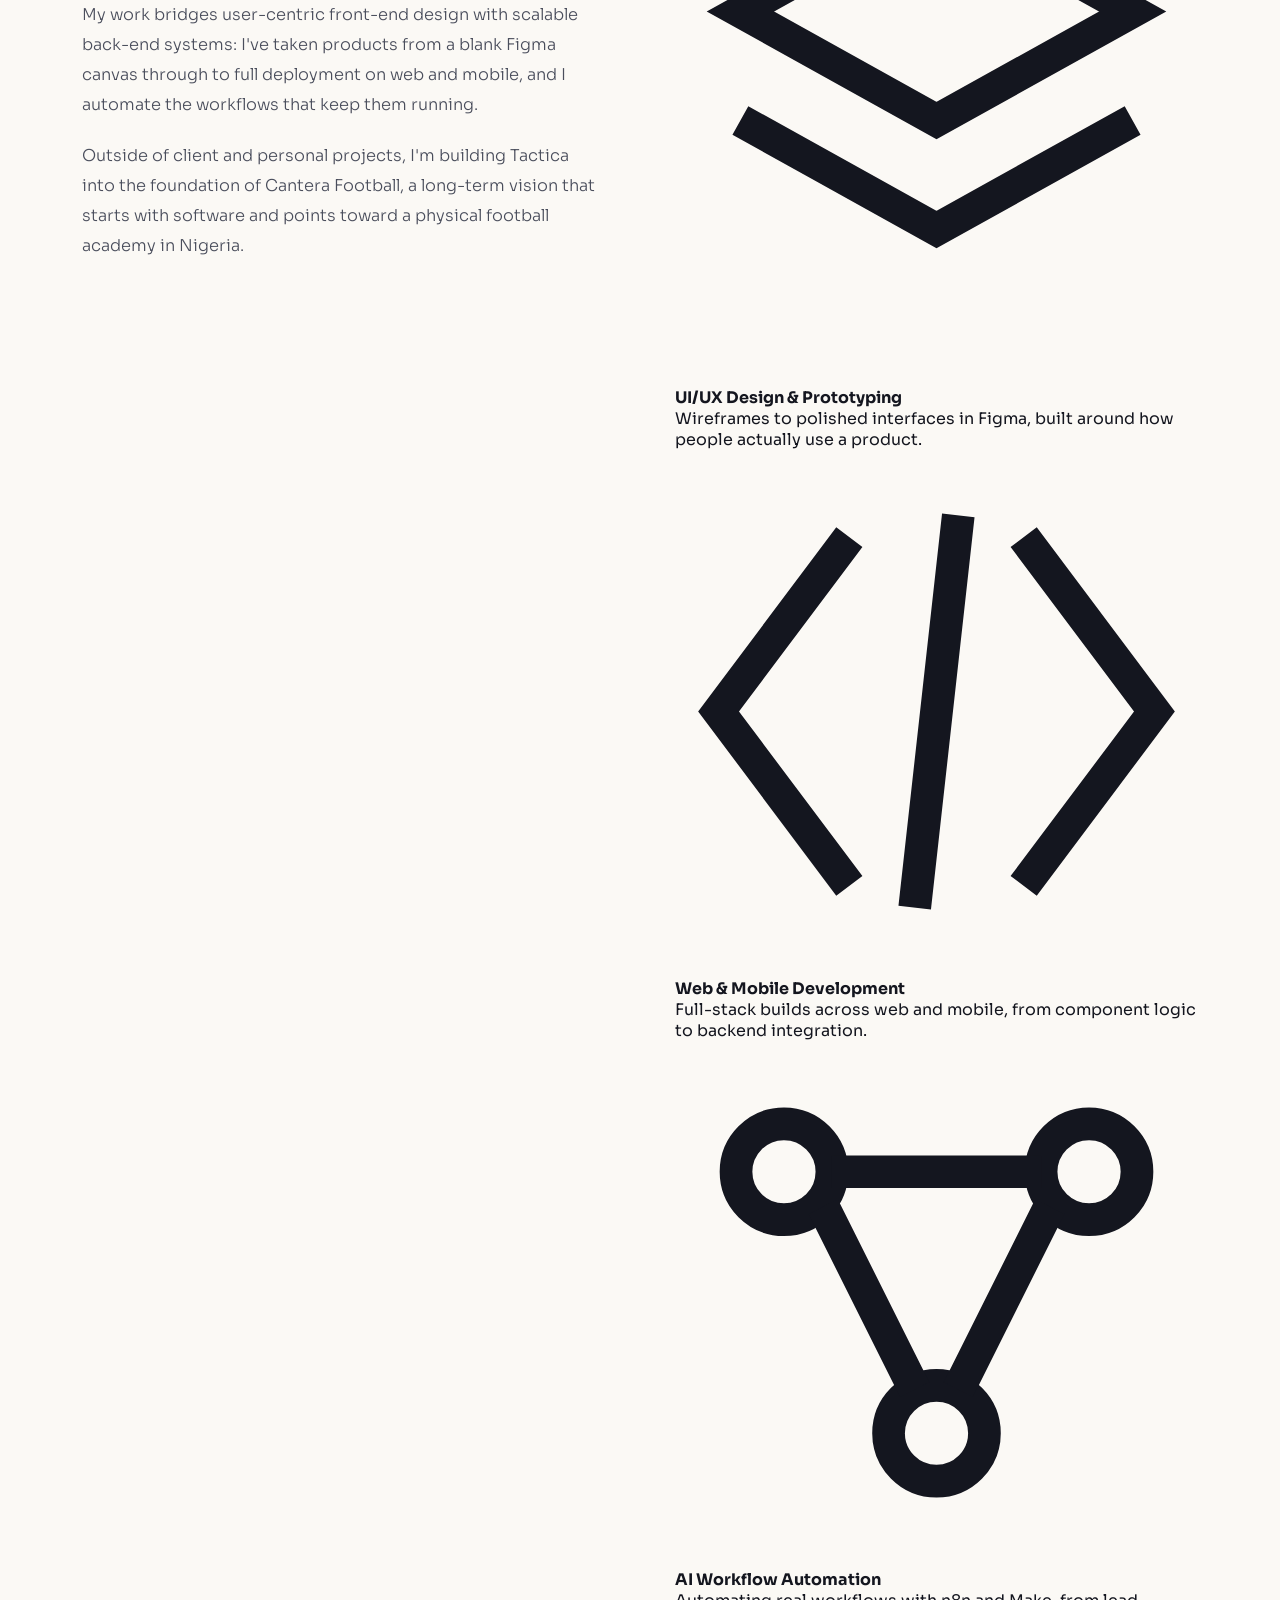
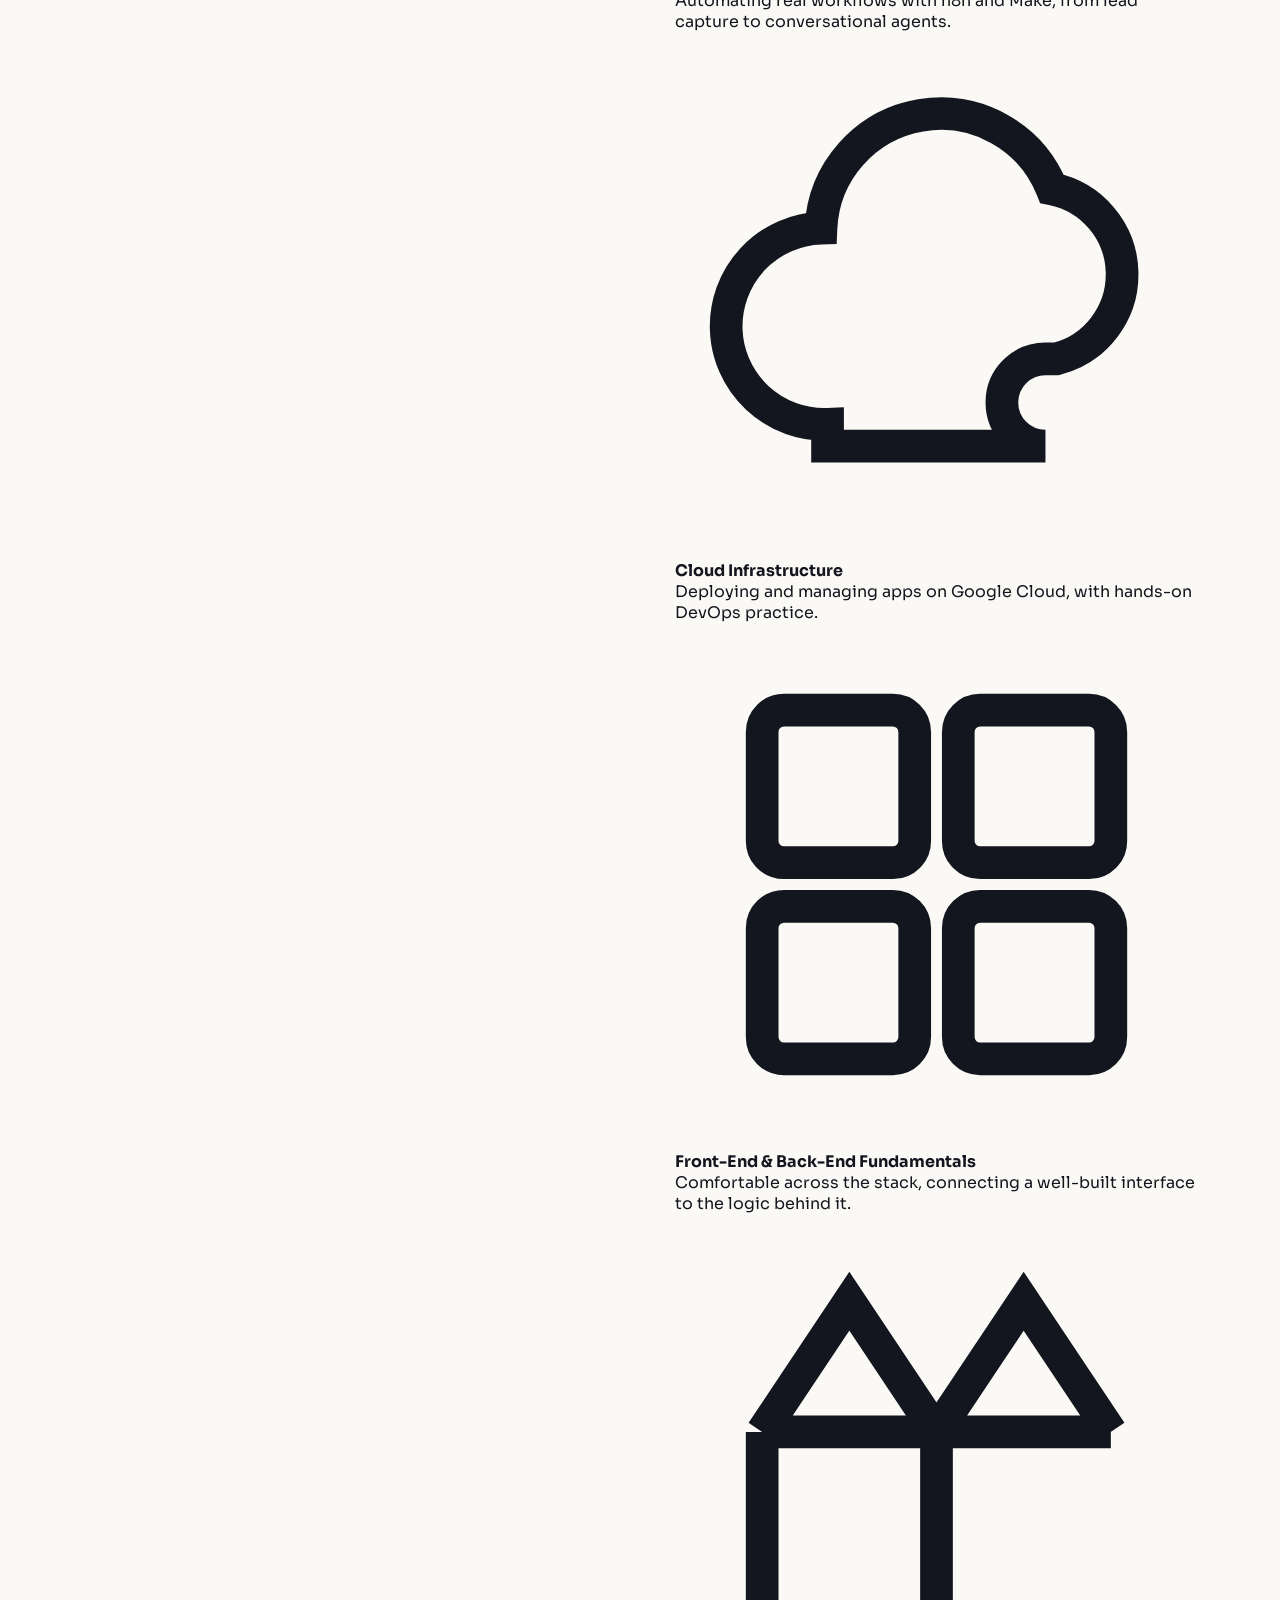
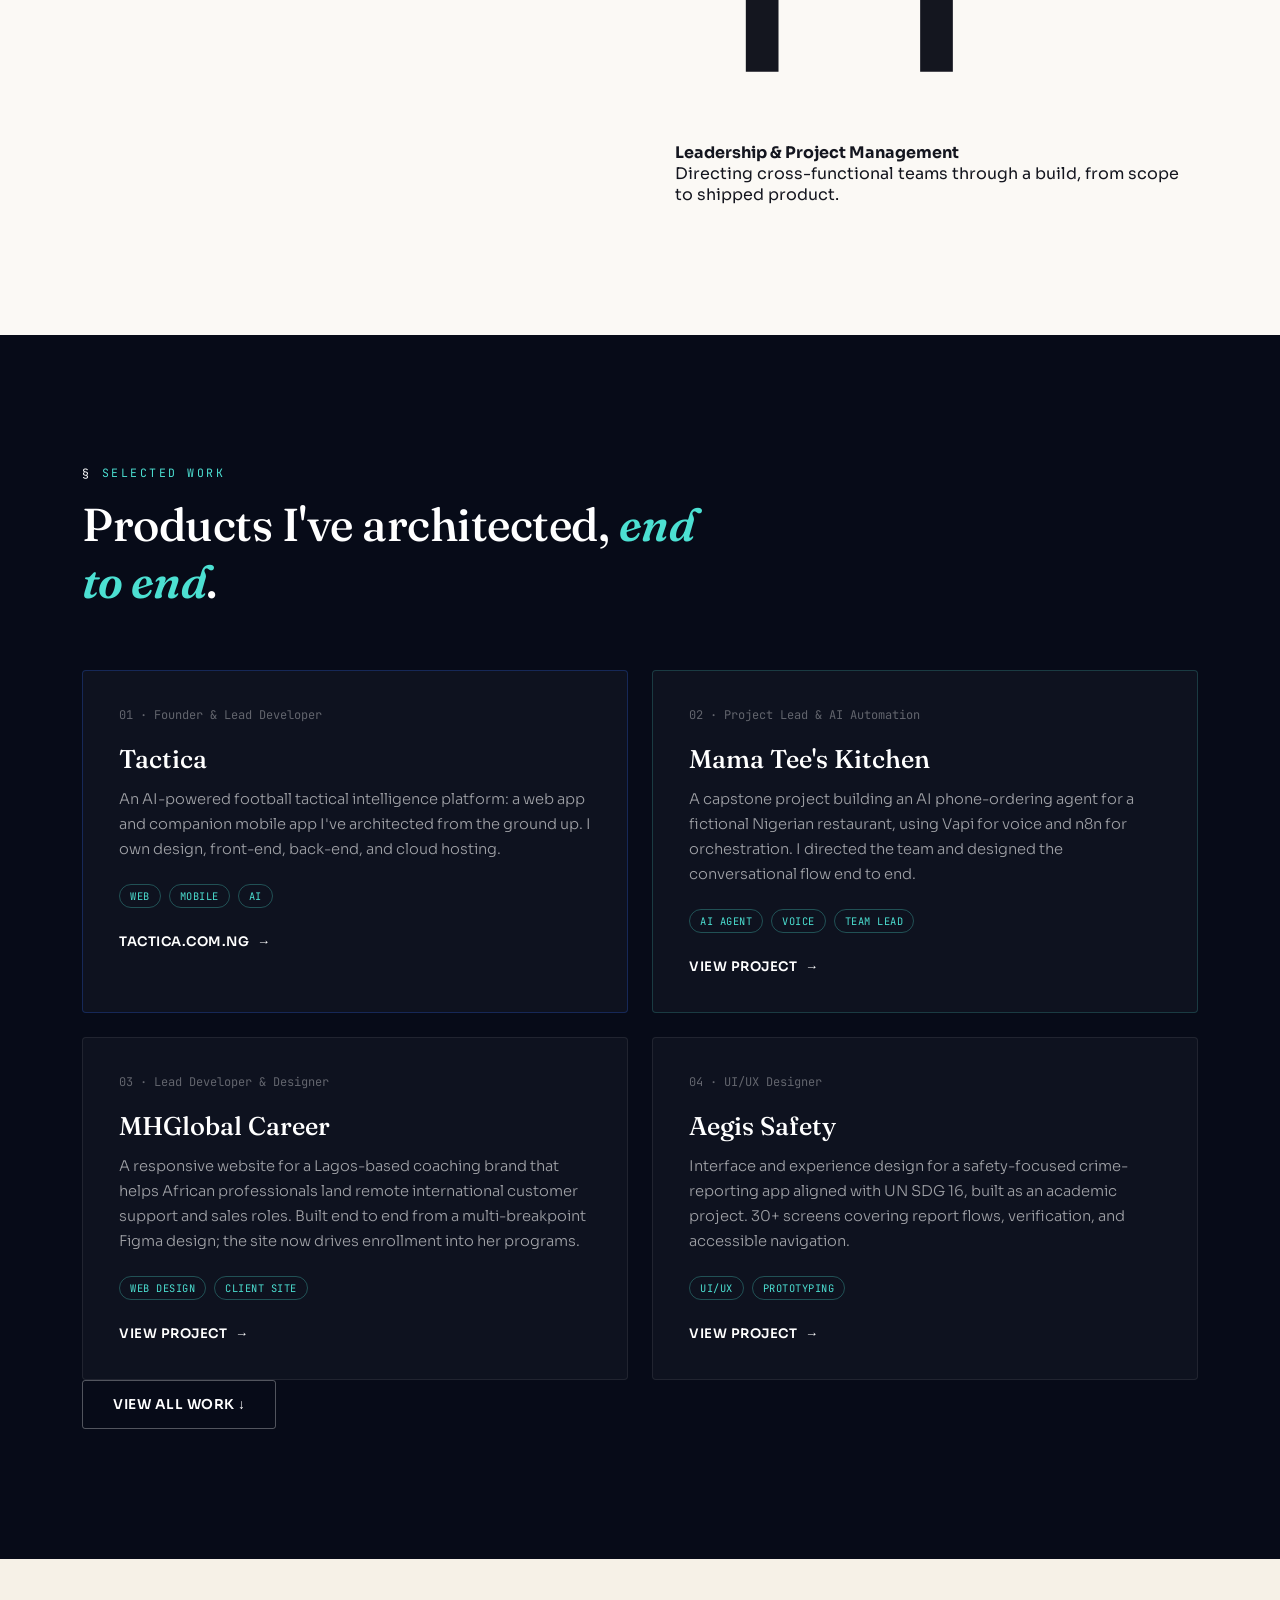
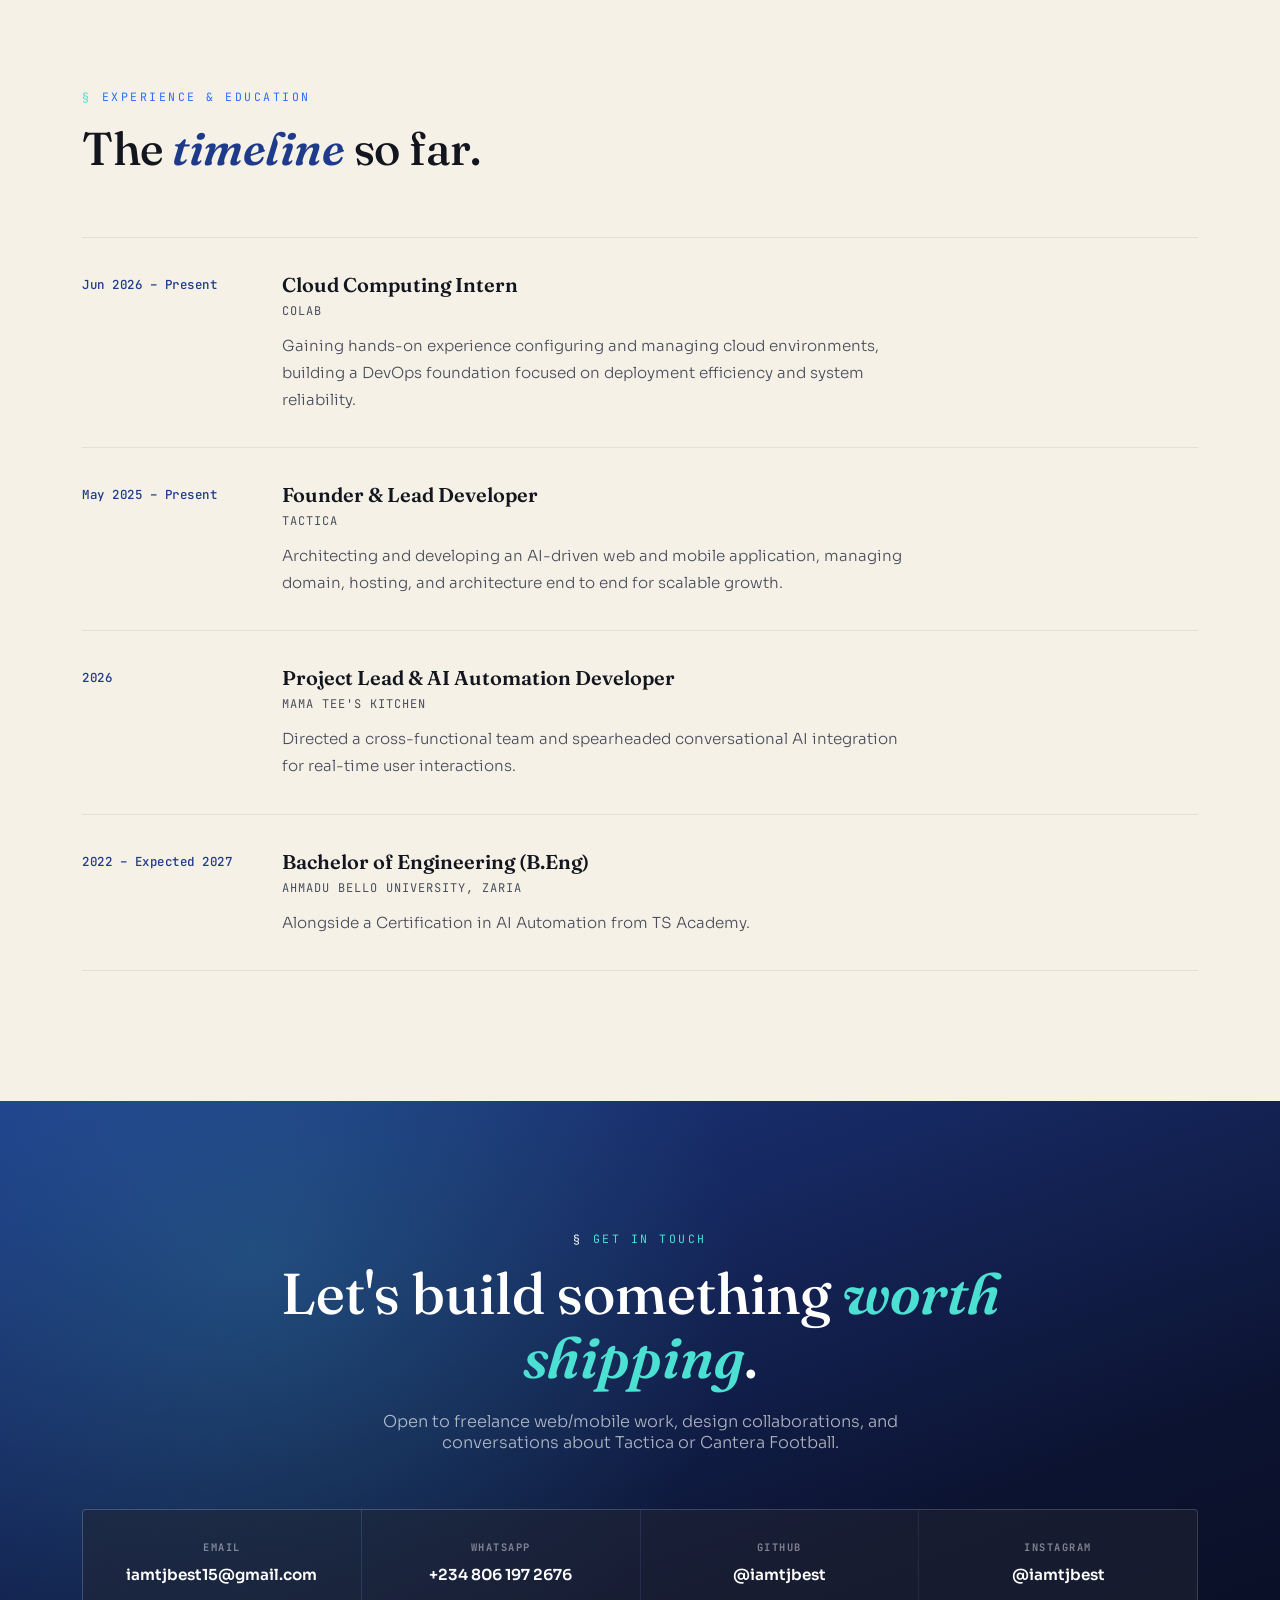
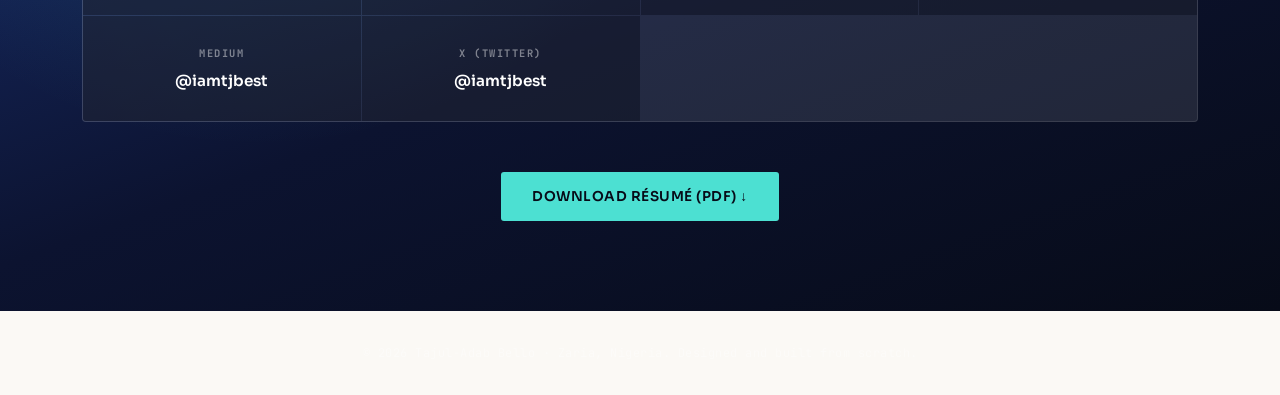
==== commit ec90cfb4: "Update HTML structure and content" ====
--- a/index.html
+++ b/index.html
@@ -3,7 +3,7 @@
 <head>
 <meta charset="UTF-8">
 <meta name="viewport" content="width=device-width, initial-scale=1.0">
-<title>Tajul-Adab Bello — Product Builder & UI/UX Designer</title>
+<title>Tajul-Adab Bello · Product Builder & UI/UX Designer</title>
 <meta name="description" content="Full-stack developer, UI/UX designer, and AI automation specialist. Founder of Tactica.">
 
 <link rel="preconnect" href="https://fonts.googleapis.com">
@@ -37,9 +37,9 @@
     <div class="wrap">
       <div class="hero-text">
         <div class="eyebrow reveal in">Full-Stack Developer &nbsp;/&nbsp; UI-UX Designer &nbsp;/&nbsp; AI Automation</div>
-        <h1 class="reveal in d1">Tajul-Adab Bello — building <em>intelligent products</em> from interface to infrastructure.</h1>
+        <h1 class="reveal in d1">Tajul-Adab Bello, building <em>intelligent products</em> from interface to infrastructure.</h1>
         <p class="hero-bio reveal in d2">
-          I'm the founder of <strong>Tactica</strong>, an AI-powered football tactical intelligence platform, and I split my time between designing user-centric products and shipping the systems that run them — front-end to cloud. Currently a Cloud Computing Intern at CoLab, sharpening a DevOps foundation on top of a design-first background.
+          I'm the founder of <strong>Tactica</strong>, an AI-powered football tactical intelligence platform, and I split my time between designing user-centric products and shipping the systems that run them, from front-end to cloud. Currently a Cloud Computing Intern at CoLab, sharpening a DevOps foundation on top of a design-first background.
         </p>
         <div class="hero-ctas reveal in d3">
           <a href="#projects" class="btn btn-solid">View Selected Work</a>
@@ -90,35 +90,41 @@
 
       <div class="about-grid">
         <div class="about-copy reveal">
-          <p>I'm a highly versatile tech professional working across UI/UX design, full-stack web and mobile development, AI automation, and cloud infrastructure — with an aspiration toward DevOps engineering.</p>
+          <p>I'm a highly versatile tech professional working across UI/UX design, full-stack web and mobile development, AI automation, and cloud infrastructure, with an aspiration toward DevOps engineering.</p>
           <p>My work bridges user-centric front-end design with scalable back-end systems: I've taken products from a blank Figma canvas through to full deployment on web and mobile, and I automate the workflows that keep them running.</p>
-          <p>Outside of client and personal projects, I'm building Tactica into the foundation of Linea Football — a long-term vision that starts with software and points toward a physical football academy in Nigeria.</p>
-        </div>
-
-        <div class="strengths reveal d2">
-          <div class="strength">
-            <div class="strength-top"><span>UI/UX Design & Prototyping</span><span>Advanced</span></div>
-            <div class="bar-track"><div class="bar-fill" data-width="92"></div></div>
-          </div>
-          <div class="strength">
-            <div class="strength-top"><span>Workflow & AI Automation</span><span>Advanced</span></div>
-            <div class="bar-track"><div class="bar-fill" data-width="88"></div></div>
-          </div>
-          <div class="strength">
-            <div class="strength-top"><span>Web & Mobile App Development</span><span>Intermediate</span></div>
-            <div class="bar-track"><div class="bar-fill" data-width="70"></div></div>
-          </div>
-          <div class="strength">
-            <div class="strength-top"><span>Front-End & Back-End Fundamentals</span><span>Intermediate</span></div>
-            <div class="bar-track"><div class="bar-fill" data-width="68"></div></div>
-          </div>
-          <div class="strength">
-            <div class="strength-top"><span>Cloud Infrastructure (GCP)</span><span>Intermediate</span></div>
-            <div class="bar-track"><div class="bar-fill" data-width="62"></div></div>
-          </div>
-          <div class="strength">
-            <div class="strength-top"><span>Leadership & Project Management</span><span>Intermediate</span></div>
-            <div class="bar-track"><div class="bar-fill" data-width="65"></div></div>
+          <p>Outside of client and personal projects, I'm building Tactica into the foundation of Cantera Football, a long-term vision that starts with software and points toward a physical football academy in Nigeria.</p>
+        </div>
+
+        <div class="skills-grid reveal d2">
+          <div class="skill-tile">
+            <svg class="skill-icon" viewBox="0 0 24 24" fill="none" stroke="currentColor" stroke-width="1.5"><path d="M3 12l9 5 9-5M3 7l9 5 9-5-9-5-9 5z"/></svg>
+            <h4>UI/UX Design &amp; Prototyping</h4>
+            <p>Wireframes to polished interfaces in Figma, built around how people actually use a product.</p>
+          </div>
+          <div class="skill-tile">
+            <svg class="skill-icon" viewBox="0 0 24 24" fill="none" stroke="currentColor" stroke-width="1.5"><path d="M8 4l-6 8 6 8M16 4l6 8-6 8M13 3l-2 18"/></svg>
+            <h4>Web &amp; Mobile Development</h4>
+            <p>Full-stack builds across web and mobile, from component logic to backend integration.</p>
+          </div>
+          <div class="skill-tile">
+            <svg class="skill-icon" viewBox="0 0 24 24" fill="none" stroke="currentColor" stroke-width="1.5"><circle cx="5" cy="6" r="2.2"/><circle cx="19" cy="6" r="2.2"/><circle cx="12" cy="18" r="2.2"/><path d="M6.8 7.6L11 16M17.2 7.6L13 16M7.2 6h9.6"/></svg>
+            <h4>AI Workflow Automation</h4>
+            <p>Automating real workflows with n8n and Make, from lead capture to conversational agents.</p>
+          </div>
+          <div class="skill-tile">
+            <svg class="skill-icon" viewBox="0 0 24 24" fill="none" stroke="currentColor" stroke-width="1.5"><path d="M7 18a4.5 4.5 0 01-.3-9 5.5 5.5 0 0110.6-1.8A4 4 0 0117.5 15H17a2 2 0 000 4H7z"/></svg>
+            <h4>Cloud Infrastructure</h4>
+            <p>Deploying and managing apps on Google Cloud, with hands-on DevOps practice.</p>
+          </div>
+          <div class="skill-tile">
+            <svg class="skill-icon" viewBox="0 0 24 24" fill="none" stroke="currentColor" stroke-width="1.5"><rect x="4" y="4" width="7" height="7" rx="1"/><rect x="13" y="4" width="7" height="7" rx="1"/><rect x="4" y="13" width="7" height="7" rx="1"/><rect x="13" y="13" width="7" height="7" rx="1"/></svg>
+            <h4>Front-End &amp; Back-End Fundamentals</h4>
+            <p>Comfortable across the stack, connecting a well-built interface to the logic behind it.</p>
+          </div>
+          <div class="skill-tile">
+            <svg class="skill-icon" viewBox="0 0 24 24" fill="none" stroke="currentColor" stroke-width="1.5"><path d="M4 21V10M4 10l4-6 4 6 4-6 4 6M4 10h16M12 10v11"/></svg>
+            <h4>Leadership &amp; Project Management</h4>
+            <p>Directing cross-functional teams through a build, from scope to shipped product.</p>
           </div>
         </div>
       </div>
@@ -133,37 +139,41 @@
 
       <div class="project-grid">
         <div class="p-card accent-1 reveal">
-          <span class="p-num">01 — Founder & Lead Developer</span>
+          <span class="p-num">01 · Founder &amp; Lead Developer</span>
           <h3>Tactica</h3>
-          <p>An AI-driven football tactical intelligence web app and companion mobile app, architected from the ground up — design, front-end, back-end, and cloud hosting, all managed independently.</p>
+          <p>An AI-powered football tactical intelligence platform: a web app and companion mobile app I've architected from the ground up. I own design, front-end, back-end, and cloud hosting.</p>
           <div class="p-tags"><span>Web</span><span>Mobile</span><span>AI</span></div>
           <a href="http://tactica.com.ng" target="_blank" class="p-link">tactica.com.ng <span>→</span></a>
         </div>
 
         <div class="p-card accent-2 reveal d1">
-          <span class="p-num">02 — Project Lead & AI Automation</span>
+          <span class="p-num">02 · Project Lead &amp; AI Automation</span>
           <h3>Mama Tee's Kitchen</h3>
-          <p>Directed a cross-functional team through a full application prototype lifecycle, and designed the conversational AI voice/chat agent handling real-time customer ordering.</p>
-          <div class="p-tags"><span>AI Agent</span><span>Team Lead</span></div>
+          <p>A capstone project building an AI phone-ordering agent for a fictional Nigerian restaurant, using Vapi for voice and n8n for orchestration. I directed the team and designed the conversational flow end to end.</p>
+          <div class="p-tags"><span>AI Agent</span><span>Voice</span><span>Team Lead</span></div>
           <a href="https://mama-tees-kitchen.lovable.app/" target="_blank" class="p-link">View Project <span>→</span></a>
         </div>
 
         <div class="p-card reveal d2">
-          <span class="p-num">03 — Lead Developer & Designer</span>
-          <h3>MHGlobal Careers</h3>
-          <p>Designed, built, and deployed a fully responsive career-coaching website from scratch — from Figma design system to a live, production-ready deployment.</p>
-          <div class="p-tags"><span>Web Design</span><span>Deployment</span></div>
+          <span class="p-num">03 · Lead Developer &amp; Designer</span>
+          <h3>MHGlobal Career</h3>
+          <p>A responsive website for a Lagos-based coaching brand that helps African professionals land remote international customer support and sales roles. Built end to end from a multi-breakpoint Figma design; the site now drives enrollment into her programs.</p>
+          <div class="p-tags"><span>Web Design</span><span>Client Site</span></div>
           <a href="https://www.mhglobalcareers.online" target="_blank" class="p-link">View Project <span>→</span></a>
         </div>
 
         <div class="p-card reveal d3">
-          <span class="p-num">04 — UI/UX Designer</span>
+          <span class="p-num">04 · UI/UX Designer</span>
           <h3>Aegis Safety</h3>
-          <p>Led interface and experience design for a safety-focused crime-reporting application, aligning navigation, accessibility, and visual identity with core functionality.</p>
+          <p>Interface and experience design for a safety-focused crime-reporting app aligned with UN SDG 16, built as an academic project. 30+ screens covering report flows, verification, and accessible navigation.</p>
           <div class="p-tags"><span>UI/UX</span><span>Prototyping</span></div>
           <a href="https://aegissafety.vercel.app/" target="_blank" class="p-link">View Project <span>→</span></a>
         </div>
       </div>
+
+      <div class="view-all-wrap reveal">
+        <a href="work.html" class="btn btn-ghost">View All Work ↓</a>
+      </div>
     </div>
   </section>
 
@@ -175,7 +185,7 @@
 
       <div class="timeline">
         <div class="t-item reveal">
-          <div class="t-date">Jun 2026 — Present</div>
+          <div class="t-date">Jun 2026 – Present</div>
           <div>
             <div class="t-role">Cloud Computing Intern</div>
             <span class="t-org">CoLab</span>
@@ -184,7 +194,7 @@
         </div>
 
         <div class="t-item reveal d1">
-          <div class="t-date">May 2025 — Present</div>
+          <div class="t-date">May 2025 – Present</div>
           <div>
             <div class="t-role">Founder & Lead Developer</div>
             <span class="t-org">Tactica</span>
@@ -202,7 +212,7 @@
         </div>
 
         <div class="t-item reveal d3">
-          <div class="t-date">2022 — Expected 2027</div>
+          <div class="t-date">2022 – Expected 2027</div>
           <div>
             <div class="t-role">Bachelor of Engineering (B.Eng)</div>
             <span class="t-org">Ahmadu Bello University, Zaria</span>
@@ -218,7 +228,7 @@
     <div class="wrap">
       <div class="kicker reveal">Get In Touch</div>
       <h2 class="reveal">Let's build something <em>worth shipping</em>.</h2>
-      <p class="reveal">Open to freelance web/mobile work, design collaborations, and conversations about Tactica or Linea Football.</p>
+      <p class="reveal">Open to freelance web/mobile work, design collaborations, and conversations about Tactica or Cantera Football.</p>
 
       <div class="contact-grid reveal">
         <div class="c-item">
@@ -251,7 +261,7 @@
     </div>
   </section>
 
-  <footer>© 2026 Tajul-Adab Bello — Zaria, Nigeria. Designed and built from scratch.</footer>
+  <footer>© 2026 Tajul-Adab Bello · Zaria, Nigeria. Designed and built from scratch.</footer>
 
   <script src="script.js"></script>
 </body>
